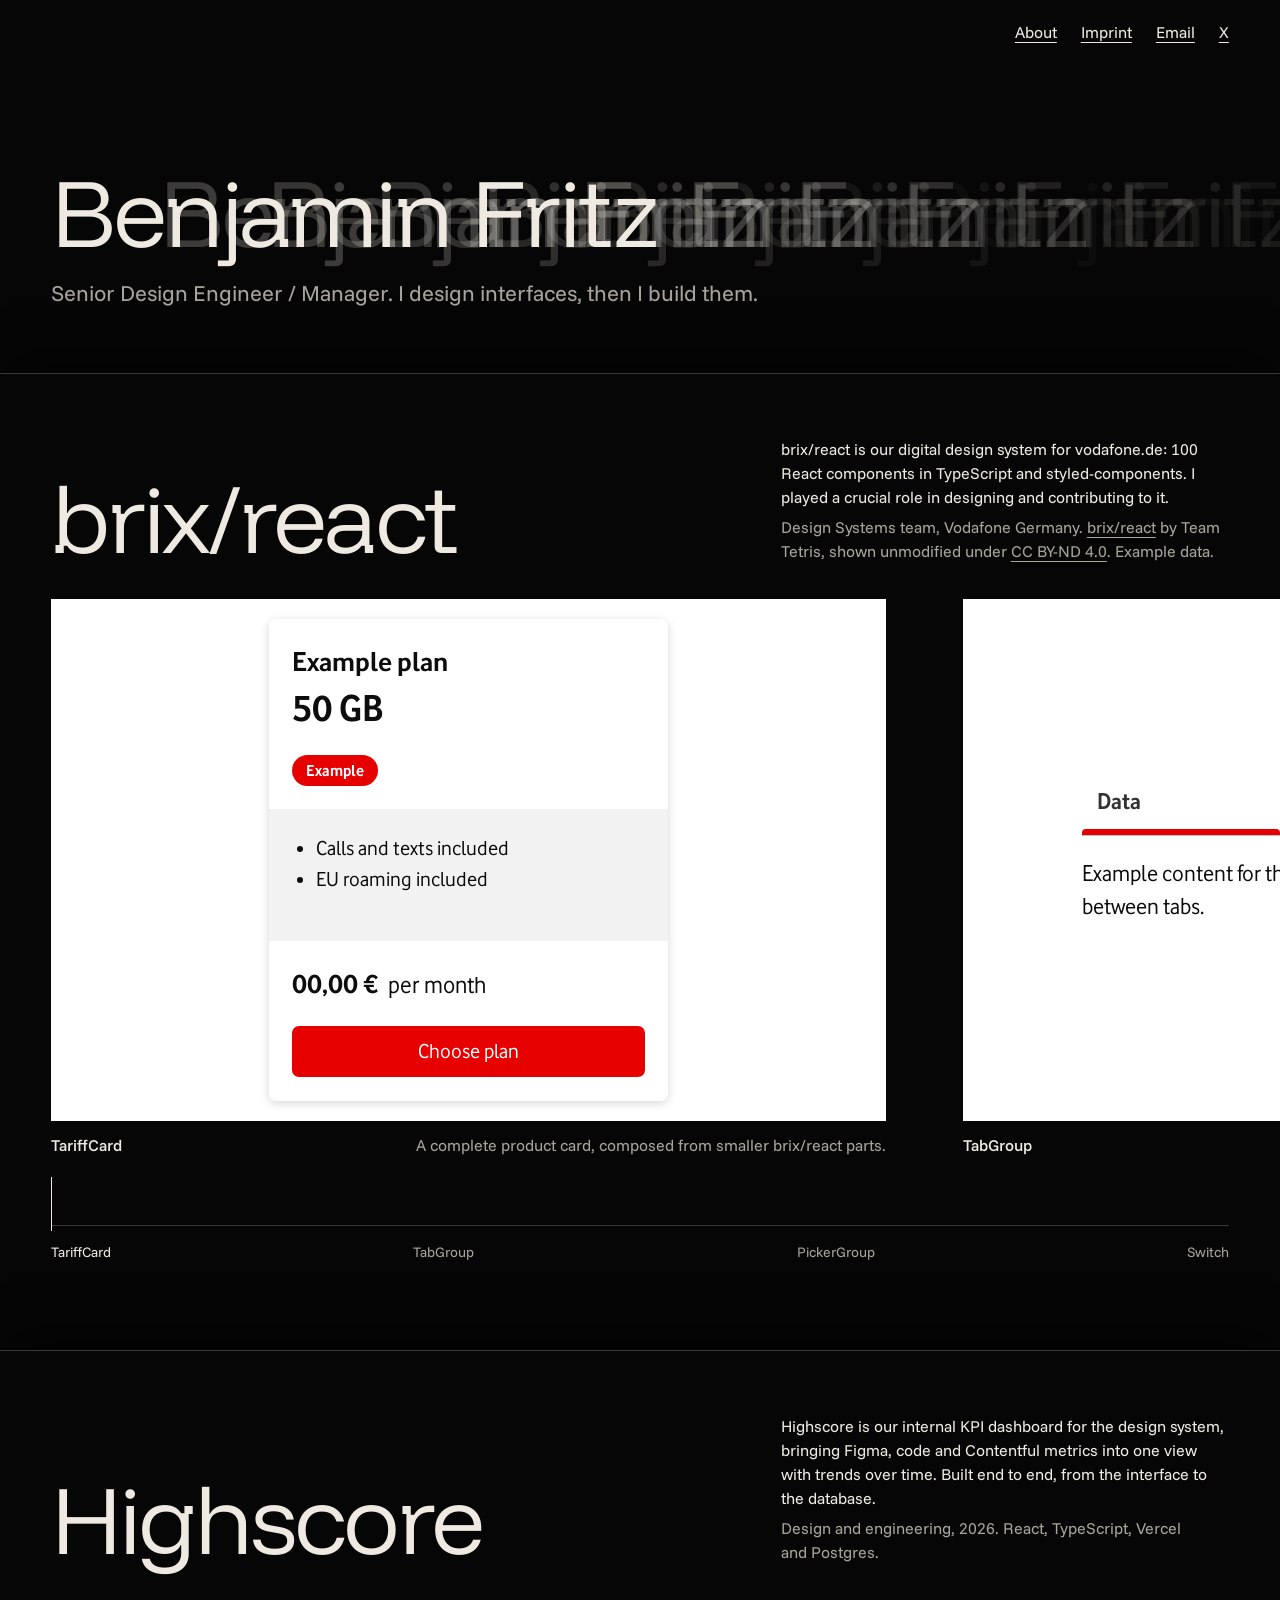
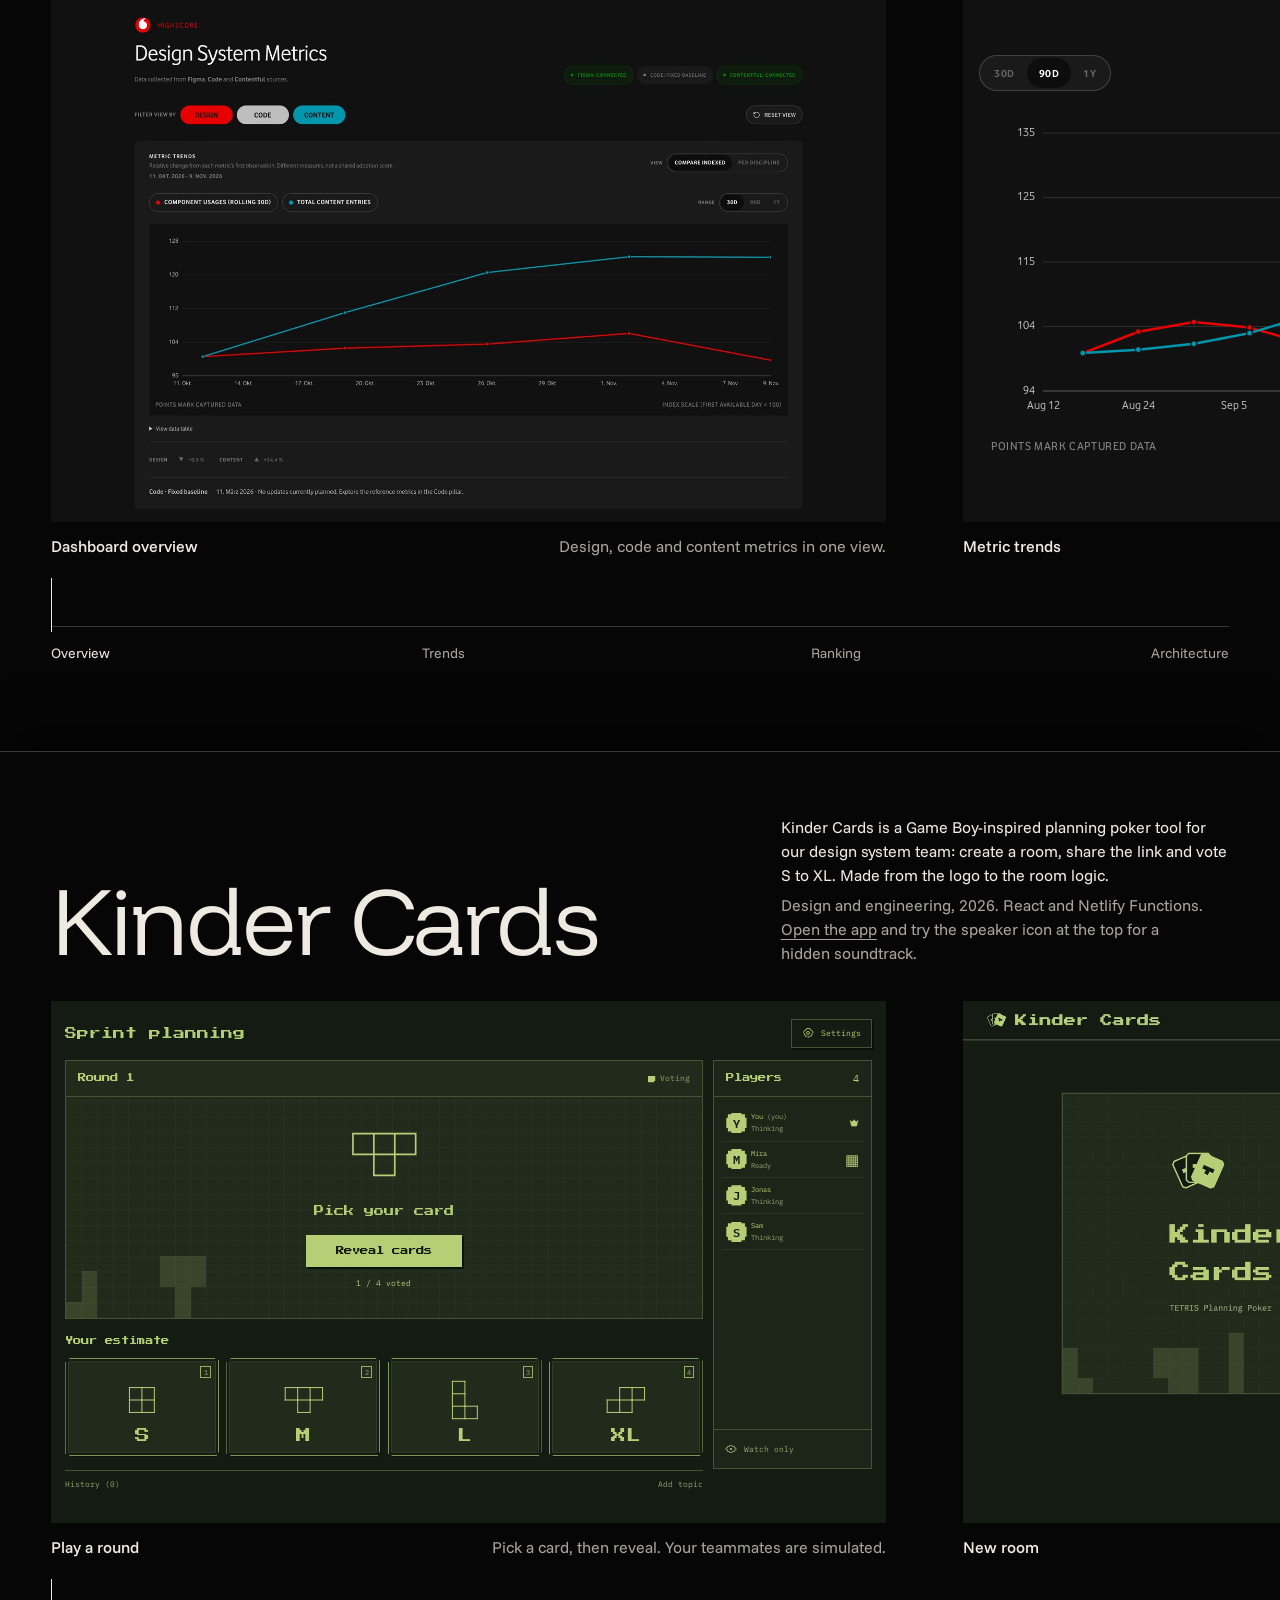
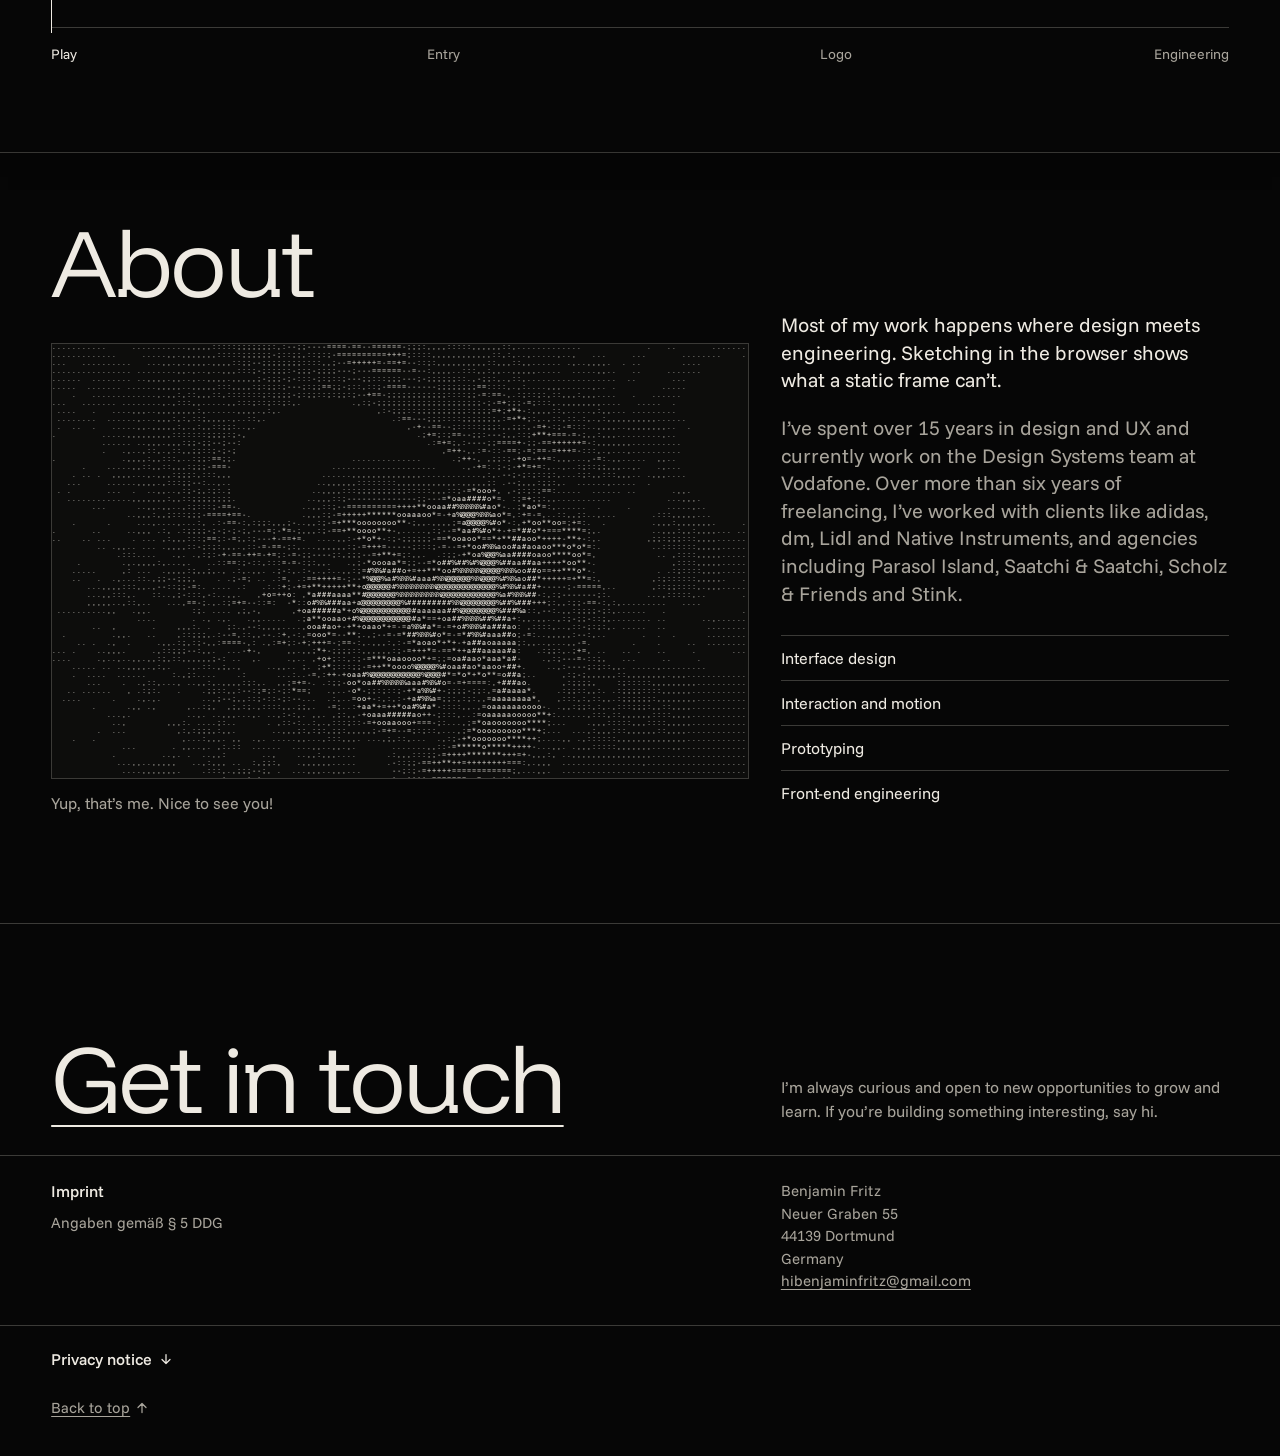
==== index.html @ abfa374e "Publish portfolio site Co-Authored-By: Claude Opus 5.5 <noreply@anthropic.com>" ====
<!doctype html>
<html lang="en">
<head>
<meta charset="utf-8">
<meta name="viewport" content="width=device-width, initial-scale=1">
<title>Benjamin Fritz, Senior Design Engineer / Manager</title>
<meta name="description" content="Portfolio of Benjamin Fritz, Senior Design Engineer / Manager.">
<meta name="theme-color" content="#060606">
<link rel="preload" href="shared/fonts/FunnelDisplay.woff2" as="font" type="font/woff2" crossorigin>
<link rel="stylesheet" href="shared/vendor/blossom-carousel-web.css">
<link rel="stylesheet" href="shared/art.css">
<style>
@font-face { font-family: 'Funnel Display'; src: url('shared/fonts/FunnelDisplay.woff2') format('woff2'); font-weight: 300 800; font-display: swap; }
@font-face { font-family: 'Funnel Sans'; src: url('shared/fonts/FunnelSans.woff2') format('woff2'); font-weight: 300 800; font-display: swap; }
:root { --bg: #060606; --fg: #eeeae2; --fg-2: #a8a49b; --line: #3b3a37; --gutter: clamp(16px, 4vw, 56px); --aside: 28rem; --ease-out: cubic-bezier(.23, 1, .32, 1); color-scheme: dark; }
* { box-sizing: border-box; }
html { background: var(--bg); -webkit-text-size-adjust: 100%; scrollbar-color: #3b3a37 var(--bg); }
body { margin: 0; color: var(--fg); font: 400 1rem/1.5 'Funnel Sans', system-ui, sans-serif; -webkit-font-smoothing: antialiased; overflow-x: clip; }
::selection { background: var(--fg); color: var(--bg); }
a { color: inherit; text-underline-offset: .22em; text-decoration-thickness: 1px; }
:focus-visible { outline: 2px solid var(--fg); outline-offset: 3px; }
h1, h2, p, figure, dl { margin: 0; }

.top { display: flex; justify-content: flex-end; gap: 24px; padding: 8px var(--gutter); }
.top div { display: flex; gap: 24px; }
.top a { display: inline-block; padding-block: 12px; transition: transform 160ms var(--ease-out); }
.top a:active { transform: scale(.97); }
.top a { position: relative; }
.top a::after { content: ''; position: absolute; inset: 0 -10px; }

.hero { position: relative; padding: clamp(40px, 11svh, 112px) var(--gutter) clamp(32px, 7svh, 72px); overflow: clip; --step: 8.4vw; }
.hero-name { position: relative; font: 300 clamp(3rem, 12.5vw, 6rem)/1 'Funnel Display', sans-serif; letter-spacing: -.03em; white-space: nowrap; }
.real { position: relative; z-index: 1; }
.ghost { position: absolute; left: 0; top: 0; color: var(--fg); opacity: calc(.26 * (1 - var(--i) / 9)); transform: translateX(calc(var(--i) * var(--step))); pointer-events: none; user-select: none; }
@media (prefers-reduced-motion: no-preference) {
  .ghost { animation: expose 520ms cubic-bezier(.23, 1, .32, 1) backwards; animation-delay: calc(120ms + (9 - var(--i)) * 55ms); }
  @keyframes expose { from { opacity: 0; transform: translateX(calc(var(--i) * var(--step) + 18px)); } }
}
.hero p { position: relative; margin-top: 18px; font-size: clamp(1.125rem, 2vw, 1.375rem); color: var(--fg-2); }

.plate {
  --art-bg: #0d0d0c; --art-fg: #f1ede5; --art-muted: #a8a49b; --art-surface: #1d1c1a; --art-line: #474540; --art-accent: #cdc8bd;
  --art-font: 'Funnel Sans', sans-serif;
  --h: min(58svh, 44vw); --w: calc(var(--h) * 1.6);
  padding-block: clamp(32px, 7svh, 72px) clamp(40px, 9svh, 96px);
  border-top: 1px solid var(--line);
}
.plate-head { display: grid; grid-template-columns: minmax(0, 1fr) minmax(0, var(--aside)); gap: 16px 32px; align-items: end; padding: 0 var(--gutter) clamp(20px, 4svh, 36px); }
h2 { font: 300 clamp(3.25rem, 9vw, 6rem)/.95 'Funnel Display', sans-serif; letter-spacing: -.03em; }
.plate-head p { text-wrap: pretty; }
.facts { color: var(--fg-2); margin-top: 6px; }

.stage { position: relative; }
.rail { display: flex; gap: clamp(32px, 6vw, 96px); scroll-snap-type: x mandatory; scroll-padding-inline: var(--gutter); padding-inline: var(--gutter) calc(100vw - var(--w) - var(--gutter)); max-inline-size: none; outline-offset: -3px; }
.shot { flex: none; width: var(--w); scroll-snap-align: start; }
.frame { height: var(--h); box-shadow: inset 0 0 0 1px var(--line); }
.frame .art { background: var(--art-bg); outline: 1px solid var(--line); outline-offset: -1px; }
.shot figcaption { display: flex; justify-content: space-between; gap: 24px; margin-top: 12px; }
.cap { font-weight: 500; }
.shot figcaption span { color: var(--fg-2); text-align: right; }
.ghosts { position: absolute; inset: 0; width: 100%; height: 100%; pointer-events: none; mix-blend-mode: screen; visibility: hidden; }

.chart { position: relative; margin: 20px var(--gutter) 0; height: 92px; }
.chart canvas { position: absolute; inset: 0 0 44px; width: 100%; height: 48px; }
.axis { position: absolute; left: 0; right: 0; top: 48px; height: 44px; border-top: 1px solid var(--line); }
.axis button { position: absolute; top: 0; translate: -50% 0; height: 44px; padding: 8px 10px 0; background: none; border: 0; color: var(--fg-2); font: inherit; font-size: .875rem; cursor: pointer; white-space: nowrap; transition: color 160ms ease, transform 140ms var(--ease-out); }
.axis button:first-child { translate: 0 0; padding-left: 0; }
.axis button:last-child { translate: -100% 0; padding-right: 0; }
.axis button:active { transform: scale(.97); }
.axis button[aria-current=true] { color: var(--fg); }
@media (hover: hover) and (pointer: fine) { .axis button:hover { color: var(--fg); } }
.now { position: absolute; left: 0; top: 0; width: 1px; height: 54px; background: var(--fg); }

.close { display: grid; grid-template-columns: minmax(0, 1fr) minmax(0, var(--aside)); gap: 24px 32px; padding: clamp(56px, 12svh, 128px) var(--gutter) 32px; border-top: 1px solid var(--line); }
.close h2 a { display: inline-block; transform-origin: left center; text-decoration-thickness: 2px; text-underline-offset: .12em; transition: transform 160ms var(--ease-out); }
.close h2 a:active { transform: scale(.98); }
#top:focus, #about:focus, #imprint:focus { outline: none; }
.close p { color: var(--fg-2); align-self: end; }

.about { display: grid; grid-template-columns: minmax(0, 1fr) minmax(0, var(--aside)); gap: 32px; padding: clamp(32px, 7svh, 72px) var(--gutter) clamp(56px, 12svh, 128px); border-top: 1px solid var(--line); }
.about h2 { margin-bottom: clamp(20px, 4svh, 36px); }
.portrait { position: relative; display: block; width: 100%; max-width: 760px; aspect-ratio: 8 / 5; padding: 0; border: 0; background: #0d0d0c; cursor: crosshair; overflow: hidden; touch-action: pan-y; -webkit-tap-highlight-color: transparent; }
.portrait img, .portrait canvas { position: absolute; inset: 0; display: block; width: 100%; height: 100%; object-fit: cover; }
.portrait::after { content: ''; position: absolute; inset: 0; box-shadow: inset 0 0 0 1px var(--line); pointer-events: none; }
.exposure-note { margin-top: 12px; color: var(--fg-2); }
.about-copy { align-self: end; }
.about-copy p { font-size: 1.25rem; line-height: 1.38; text-wrap: pretty; }
.about-copy p + p { margin-top: 1em; color: var(--fg-2); }
.focus { list-style: none; margin: 28px 0 0; padding: 0; }
.focus li { padding: 10px 0; border-top: 1px solid var(--line); }
.imprint { display: grid; grid-template-columns: minmax(0, 1fr) minmax(0, var(--aside)); gap: 8px 32px; padding: 24px var(--gutter) 32px; border-top: 1px solid var(--line); color: var(--fg-2); font-size: .9375rem; }
.imprint h2 { font: 500 1rem/1.45 'Funnel Sans', system-ui, sans-serif; letter-spacing: 0; color: var(--fg); }
.imprint address { font-style: normal; }
.law { align-self: start; }
.page-end { margin: 0; padding: 4px var(--gutter) 36px; color: var(--fg-2); font-size: .9375rem; }
.privacy { border-top: 1px solid var(--line); color: var(--fg-2); font-size: .9375rem; interpolate-size: allow-keywords; }
.privacy summary { display: flex; align-items: center; gap: 8px; padding: 22px var(--gutter); cursor: pointer; list-style: none; }
.privacy summary::-webkit-details-marker { display: none; }
.privacy summary:focus-visible { outline-offset: -4px; }
.privacy h2 { font: 500 1rem/1.45 'Funnel Sans', system-ui, sans-serif; letter-spacing: 0; color: var(--fg); }
.privacy summary svg { width: 12px; height: 12px; fill: none; stroke: var(--fg); stroke-width: 1.25; stroke-linecap: round; stroke-linejoin: round; transition: transform 200ms var(--ease-out); }
.privacy[open] summary svg { transform: rotate(180deg); }
.privacy::details-content { block-size: 0; overflow: clip; transition: block-size 260ms var(--ease-out), content-visibility 260ms allow-discrete; }
.privacy[open]::details-content { block-size: auto; }
.privacy-body { box-sizing: border-box; width: min(100%, calc(var(--aside) + var(--gutter))); margin-left: auto; padding: 0 var(--gutter) 32px 0; }
.privacy-body > * { margin: 0; text-wrap: pretty; }
.privacy-body p + p, .privacy-body h3 + p { margin-top: 6px; }
.privacy-body h3 { margin-top: 20px; font: 500 .9375rem/1.45 'Funnel Sans', system-ui, sans-serif; color: var(--fg); }
@media (prefers-reduced-motion: reduce) { .privacy::details-content, .privacy summary svg { transition: none; } }
.to-top { position: relative; display: inline-flex; align-items: center; gap: 6px; transition: transform 160ms var(--ease-out); }
.to-top::after { content: ''; position: absolute; inset: -12px -8px; }
.to-top svg { width: 12px; height: 12px; fill: none; stroke: currentColor; stroke-width: 1.25; stroke-linecap: round; stroke-linejoin: round; transition: transform 160ms var(--ease-out); }
.to-top:active { transform: scale(.97); }
@media (hover: hover) and (pointer: fine) and (prefers-reduced-motion: no-preference) { .to-top:hover svg { transform: translateY(-2px); } }
@media (min-width: 821px) {
  .imprint address { grid-column: 2; grid-row: 1 / span 2; }
  .imprint { grid-template-rows: auto 1fr; }
  .law { grid-column: 1; grid-row: 2; }
}

/* Stacking: each project pins by its bottom edge and the next slides over it. */
.shade { display: none; }
@media (min-width: 821px) {
  .plate { position: sticky; min-height: 100svh; background: var(--bg); box-shadow: 0 -20px 44px -8px rgb(0 0 0 / .6); }
  .shade { display: block; position: absolute; inset: 0; background: #000; opacity: 0; pointer-events: none; }
}

@media (max-width: 820px) {
  .about, .imprint { grid-template-columns: 1fr; }
  .privacy-body { width: auto; margin-left: 0; padding-left: var(--gutter); }
  .plate { --w: calc(100vw - var(--gutter) * 2 - 28px); --h: calc(var(--w) * 1.1); }
  .plate-head, .close { grid-template-columns: 1fr; }
  .rail { padding-inline-end: calc(var(--gutter) + 28px); gap: 16px; }
  .shot figcaption { flex-direction: column; gap: 2px; }
  .shot figcaption span { text-align: left; }
  .axis button { font-size: .8125rem; padding-inline: 4px; }
  .hero { --step: 11vw; }
}
</style>
</head>
<body>
<header id="top">
  <nav class="top" aria-label="Site"><div><a href="#about">About</a><a href="#imprint">Imprint</a><a id="mail" href="#">Email</a><a href="https://x.com/benjaminfritzzz" rel="me noopener">X</a></div></nav>
  <div class="hero" id="hero">
    <h1 class="hero-name" id="name"></h1>
    <p id="line"></p>
  </div>
</header>
<main><div id="plates"></div><section class="about" id="about" aria-labelledby="t-about"></section></main>
<footer class="close">
  <h2><a id="mail2" href="#">Get in touch</a></h2>
  <p>I’m always curious and open to new opportunities to grow and learn. If you’re building something interesting, say hi.</p>
</footer>
<aside class="imprint" id="imprint" aria-labelledby="t-imprint">
  <h2 id="t-imprint">Imprint</h2>
  <p class="law">Angaben gemäß § 5 DDG</p>
  <address>Benjamin Fritz<br>Neuer Graben 55<br>44139 Dortmund<br>Germany<br><a href="mailto:hibenjaminfritz@gmail.com">hibenjaminfritz@gmail.com</a></address>
</aside>
<details class="privacy" id="privacy">
  <summary><h2>Privacy notice</h2><svg viewBox="0 0 12 12" aria-hidden="true"><path d="M6 1.5v9M2 6.5l4 4 4-4"/></svg></summary>
  <div class="privacy-body">
    <p>This website is a personal portfolio. It uses no cookies, analytics or tracking, and loads no content from third parties. Fonts and scripts are served from this website itself.</p>
    <h3>Controller</h3>
    <p>Benjamin Fritz, Neuer Graben 55, 44139 Dortmund, Germany, <a href="mailto:hibenjaminfritz@gmail.com">hibenjaminfritz@gmail.com</a></p>
    <h3>Hosting</h3>
    <p>This website is hosted on GitHub Pages, a service of GitHub, Inc., 88 Colin P. Kelly Jr. St., San Francisco, CA 94107, USA. When you visit, your browser sends technical data to deliver the page. GitHub logs and stores your IP address for security purposes. The legal basis is Art. 6(1)(f) GDPR: my legitimate interest in delivering this website securely. GitHub may process this data in the USA and states that it complies with the EU-U.S. Data Privacy Framework. How long GitHub keeps this data is set out in its <a href="https://docs.github.com/en/site-policy/privacy-policies/github-general-privacy-statement" rel="noopener">Privacy Statement</a>.</p>
    <h3>Contacting me</h3>
    <p>If you email me, I process your address and message to reply. The legal basis is Art. 6(1)(b) GDPR where your message relates to a contract or potential collaboration, and otherwise Art. 6(1)(f) GDPR. I delete your message when it is no longer needed, unless legal retention duties apply. My email is provided by Google.</p>
    <h3>Your rights</h3>
    <p>You have the right to access, rectification, erasure, restriction of processing and data portability, and the right to object to processing based on legitimate interests. To exercise them, email me. You can also complain to a data protection authority, such as the Landesbeauftragte für Datenschutz und Informationsfreiheit Nordrhein-Westfalen.</p>
    <p>You are not required to provide personal data, but this website cannot be delivered without the technical data above. No automated decision-making takes place.</p>
  </div>
</details>
<p class="page-end"><a class="to-top" href="#top">Back to top<svg viewBox="0 0 12 12" aria-hidden="true"><path d="M6 10.5v-9M2 5.5l4-4 4 4"/></svg></a></p>
<noscript><p style="padding:24px">This draft renders its projects with JavaScript.</p></noscript>
<script src="shared/projects.js"></script>
<script src="shared/art.js"></script>
<script src="shared/vendor/blossom-carousel-web.umd.js"></script>
<script src="shared/rail.js"></script>
<script>
const P = PORTFOLIO;
const reduced = matchMedia('(prefers-reduced-motion: reduce)').matches;
document.getElementById('line').textContent = `${P.role}. ${P.line}`;
document.getElementById('mail').href = document.getElementById('mail2').href = P.contact.href;
document.getElementById('name').innerHTML = `<span class="real">${P.name}</span>` + Array.from({ length: 8 }, (_, n) => `<span class="ghost" aria-hidden="true" style="--i:${n + 1}">${P.name}</span>`).join('');

document.getElementById('plates').innerHTML = P.projects.map((p) => `
<section class="plate" id="${p.id}" aria-labelledby="t-${p.id}">
  <header class="plate-head">
    <h2 id="t-${p.id}">${p.name.replace('/', '/<wbr>')}</h2>
    <div><p>${p.summary}</p><p class="facts">${p.meta}</p></div>
  </header>
  <div class="stage">
    <blossom-carousel class="rail" tabindex="0" role="group" aria-label="${p.name}, ${p.slides.length} frames. Use the left and right arrow keys to move.">
      ${p.slides.map((s) => `<figure class="shot"><div class="frame">${Art.html(s.art, s.title)}</div><figcaption><b class="cap">${s.title}</b><span>${s.note}</span></figcaption></figure>`).join('')}
    </blossom-carousel>
    <canvas class="ghosts" aria-hidden="true"></canvas>
  </div>
  <div class="chart">
    <canvas aria-hidden="true"></canvas>
    <div class="axis">${p.slides.map((s, i) => `<button type="button" style="left:${(i / (p.slides.length - 1)) * 100}%">${s.axis || s.kind.replace(' prototype', '')}</button>`).join('')}</div>
    <i class="now" aria-hidden="true"></i>
  </div>
  <i class="shade" aria-hidden="true"></i>
</section>`).join('');

document.getElementById('about').innerHTML = `
  <div>
    <h2 id="t-about">About</h2>
    <button class="portrait" type="button" aria-pressed="false" aria-label="Portrait of Benjamin Fritz. Press to switch between character art and photo.">
      <img src="shared/portrait.jpg" width="1400" height="875" alt="" decoding="async">
      <canvas aria-hidden="true"></canvas>
    </button>
    <p class="exposure-note">Yup, that’s me. Nice to see you!</p>
  </div>
  <div class="about-copy">
    ${P.about.paragraphs.map((t) => `<p>${t}</p>`).join('')}
    <ul class="focus">${P.about.focus.map((t) => `<li>${t}</li>`).join('')}</ul>
  </div>`;

const DPR = Math.min(2, devicePixelRatio || 1);
const fit = (c) => { const r = c.getBoundingClientRect(); c.width = r.width * DPR; c.height = r.height * DPR; const x = c.getContext('2d'); x.setTransform(DPR, 0, 0, DPR, 0, 0); return x; };

document.querySelectorAll('.plate').forEach((plate) => {
  const stage = plate.querySelector('.stage'), rail = plate.querySelector('.rail'), title = plate.querySelector('h2');
  const ghostC = plate.querySelector('.ghosts'), chartC = plate.querySelector('.chart canvas');
  const now = plate.querySelector('.now'), ticks = [...plate.querySelectorAll('.axis button')];
  let g = fit(ghostC), c = fit(chartC);
  let ghosts = [], running = false, last = rail.scrollLeft, lastT = performance.now(), lastStrobe = 0, speed = 0;

  // Each strobe stores where the frames were. They fade like a chronophotograph.
  const strobe = (t) => {
    const base = stage.getBoundingClientRect();
    ghosts.push({ t, r: api.slides.map((s) => s.querySelector('.frame').getBoundingClientRect()).filter((r) => r.right > 0 && r.left < innerWidth).map((r) => [r.left - base.left, r.top - base.top, r.width, r.height]) });
  };
  let prev = 0;
  const loop = (t) => {
    const dt = prev ? t - prev : 16.67; prev = t;
    g.clearRect(0, 0, ghostC.clientWidth, ghostC.clientHeight);
    ghosts = ghosts.filter((s) => t - s.t < 720);
    ghosts.forEach((s) => {
      const a = (1 - (t - s.t) / 720) ** 2;
      g.strokeStyle = `rgba(238,234,226,${a * 0.75})`; g.fillStyle = `rgba(238,234,226,${a * 0.05})`;
      s.r.forEach(([x, y, w, h]) => { g.fillRect(x, y, w, h); g.strokeRect(x + .5, y + .5, w - 1, h - 1); });
    });
    speed *= Math.pow(0.86, dt / 16.67);
    const v = Math.max(-40, Math.min(40, speed * 14));
    title.style.textShadow = Math.abs(v) < 1 ? 'none' : [1, 2, 3, 4, 5].map((n) => `${v * n}px 0 rgba(238,234,226,${0.3 - n * 0.05})`).join(',');
    if (ghosts.length || Math.abs(v) >= 1) requestAnimationFrame(loop); else { running = false; prev = 0; ghostC.style.visibility = 'hidden'; title.style.textShadow = 'none'; }
  };

  const api = Rail(rail, {
    onMove(a) {
      const t = performance.now(), x = rail.scrollLeft, dt = Math.max(8, t - lastT), v = (x - last) / dt;
      const w = chartC.clientWidth;
      now.style.transform = `translateX(${a.progress * (w - 1)}px)`;
      const i = a.index;
      ticks.forEach((b, n) => b.setAttribute('aria-current', n === i));
      if (Math.abs(x - last) > 0.5 && !reduced) {
        speed = v;
        if (t - lastStrobe > 55) { lastStrobe = t; strobe(t); if (!running) { running = true; ghostC.style.visibility = 'visible'; requestAnimationFrame(loop); } }
      }
      // The chart keeps every pass over this project: one bar per sample, taller when faster.
      if (Math.abs(x - last) > 0.5) {
        const h = Math.min(1, Math.abs(v) / 4) * 44 + 2;
        c.fillStyle = 'rgba(238,234,226,.42)';
        c.fillRect(a.progress * (w - 1), 48 - h, 1, h);
      }
      last = x; lastT = t;
    },
  });
  ticks.forEach((b, i) => b.addEventListener('click', () => api.go(i)));

  // Live components run in their own document, so dragging their empty areas is forwarded to the rail.
  rail.querySelectorAll('iframe').forEach((frame) => frame.addEventListener('load', () => {
    const doc = frame.contentDocument;
    doc.addEventListener('pointerdown', (e) => {
      if (e.pointerType !== 'mouse' || e.button || e.target.closest('input, button, a, label, [role=tab], [role=radio]')) return;
      const startX = e.screenX, startLeft = rail.scrollLeft, startIndex = api.index, snap = rail.style.getPropertyValue('--snap-type');
      rail.style.setProperty('--snap-type', 'none'); rail.style.scrollSnapType = 'none';
      e.target.setPointerCapture(e.pointerId);
      const move = (m) => rail.scrollTo({ left: startLeft - (m.screenX - startX), behavior: 'instant' });
      const up = () => {
        doc.removeEventListener('pointermove', move);
        doc.removeEventListener('pointerup', up);
        const moved = rail.scrollLeft - startLeft;
        api.go(Math.abs(moved) > 80 ? startIndex + Math.sign(moved) : startIndex);
        setTimeout(() => { rail.style.setProperty('--snap-type', snap); rail.style.scrollSnapType = ''; }, reduced ? 0 : 450);
      };
      doc.addEventListener('pointermove', move);
      doc.addEventListener('pointerup', up);
    });
  }));
  addEventListener('resize', () => { g = fit(ghostC); c = fit(chartC); });
});

// Stacked projects. Pinning by the bottom edge keeps tall projects fully reachable.
const stack = [...document.querySelectorAll('.plate')];
const stacked = matchMedia('(min-width: 821px)');
const clamp = (v, lo, hi) => Math.min(hi, Math.max(lo, v));
const pin = () => stack.forEach((p) => { p.style.top = `${Math.min(0, innerHeight - p.offsetHeight)}px`; });

// A covered project dims as the next one slides over it.
let dimQueued = false;
const dim = () => {
  dimQueued = false;
  if (!stacked.matches) return;
  stack.slice(0, -1).forEach((p, i) => {
    const covered = clamp((innerHeight - stack[i + 1].getBoundingClientRect().top) / innerHeight, 0, 1);
    p.querySelector('.shade').style.opacity = covered * 0.72;
  });
};
const queueDim = () => { if (!dimQueued) { dimQueued = true; requestAnimationFrame(dim); } };
addEventListener('scroll', queueDim, { passive: true });
const layout = () => { pin(); queueDim(); };
addEventListener('resize', layout);
stacked.addEventListener('change', layout);
stack.forEach((p) => new ResizeObserver(layout).observe(p));
layout();

// Tabbing into a covered project brings the focused control out from under the next one.
document.addEventListener('focusin', (e) => {
  const plate = stacked.matches && e.target.closest('.plate');
  if (!plate) return;
  const next = stack[stack.indexOf(plate) + 1];
  const r = e.target.getBoundingClientRect();
  const hidden = r.bottom > innerHeight || r.top < 0 || (next && next.getBoundingClientRect().top < r.bottom);
  if (!hidden) return;
  // Sticky positions move with scroll, so work from the project's place in the flow.
  const flowTop = document.getElementById('plates').getBoundingClientRect().top + scrollY + stack.slice(0, stack.indexOf(plate)).reduce((sum, p) => sum + p.offsetHeight, 0);
  const inside = r.top - plate.getBoundingClientRect().top;
  scrollTo({ top: clamp(flowTop + inside - 24, flowTop, flowTop + Math.max(0, plate.offsetHeight - innerHeight)), behavior: 'instant' });
});

// The exposure spacing follows the pointer across the hero.
const hero = document.getElementById('hero');
if (!reduced && matchMedia('(hover: hover) and (pointer: fine)').matches) {
  const ghostEls = [...hero.querySelectorAll('.ghost')];
  let rest = null, target = 0, cur = 0, raf = 0, prev = 0;
  const base = () => parseFloat(getComputedStyle(hero).getPropertyValue('--step')) * innerWidth / 100;
  const draw = () => ghostEls.forEach((el, i) => { el.style.transform = `translateX(${cur * (i + 1)}px)`; });
  const step = (t) => {
    const dt = prev ? t - prev : 16.67; prev = t;
    cur += (target - cur) * (1 - Math.pow(0.86, dt / 16.67));
    draw();
    if (Math.abs(target - cur) > 0.2) raf = requestAnimationFrame(step); else { raf = 0; prev = 0; }
  };
  const run = () => { if (!raf) raf = requestAnimationFrame(step); };
  hero.addEventListener('pointermove', (e) => {
    if (rest === null) { rest = base(); cur = rest; }
    target = Math.max(rest * 0.25, Math.min(rest * 1.25, (e.clientX / innerWidth) * rest * 1.4));
    run();
  });
  hero.addEventListener('pointerleave', () => { if (rest !== null) { target = rest; run(); } });
  addEventListener('resize', () => { rest = null; ghostEls.forEach((el) => { el.style.transform = ''; }); });
}

// Section links glide to their target. Keyboard use and reduced motion jump instantly.
const cubic = (x1, y1, x2, y2) => {
  const at = (a, b, t) => 3 * a * t * (1 - t) ** 2 + 3 * b * t * t * (1 - t) + t ** 3;
  return (x) => {
    let lo = 0, hi = 1;
    for (let i = 0; i < 24; i++) { const mid = (lo + hi) / 2; if (at(x1, x2, mid) < x) lo = mid; else hi = mid; }
    return at(y1, y2, (lo + hi) / 2);
  };
};
// Strong ease-in-out: this is movement across the screen, so it starts and lands gently.
const glide = cubic(0.77, 0, 0.175, 1);
const INTERRUPTS = ['wheel', 'touchstart', 'pointerdown', 'keydown'];
let stopGlide = null;

function goToSection(el, animate) {
  if (stopGlide) stopGlide();
  const from = scrollY;
  const to = Math.min(document.documentElement.scrollHeight - innerHeight, from + el.getBoundingClientRect().top);
  const land = () => el.focus({ preventScroll: true });
  const distance = Math.abs(to - from);
  if (!animate || distance < 1) { scrollTo({ top: to, behavior: 'instant' }); land(); return; }

  const duration = Math.min(1100, 600 + distance * 0.12);
  let start = 0, raf = 0;
  const stop = () => {
    cancelAnimationFrame(raf);
    INTERRUPTS.forEach((type) => removeEventListener(type, stop));
    stopGlide = null;
  };
  const frame = (t) => {
    start = start || t;
    const p = Math.min(1, (t - start) / duration);
    scrollTo({ top: from + (to - from) * glide(p), behavior: 'instant' });
    if (p < 1) raf = requestAnimationFrame(frame); else { stop(); land(); }
  };
  INTERRUPTS.forEach((type) => addEventListener(type, stop, { passive: true }));
  stopGlide = stop;
  raf = requestAnimationFrame(frame);
}

// The opened privacy notice grows below the fold, so bring its heading into view.
(function () {
  const details = document.getElementById('privacy'), summary = details.querySelector('summary');
  let viaKeyboard = false;
  summary.addEventListener('click', (e) => { viaKeyboard = e.detail === 0; });
  details.addEventListener('toggle', () => {
    if (!details.open || summary.getBoundingClientRect().top < innerHeight * 0.4) return;
    // Wait for the height transition, or the page is still too short to scroll that far.
    setTimeout(() => summary.scrollIntoView({ block: 'start', behavior: reduced || viaKeyboard ? 'instant' : 'smooth' }), reduced ? 0 : 280);
  });
  if (location.hash === '#privacy') details.open = true;
})();

// Portrait: character art over the photo, with a small water simulation on the grid.
// Moving water reveals the photo and bends nearby characters, then the surface heals.
(function () {
  const btn = document.querySelector('.portrait'), img = btn.querySelector('img'), cv = btn.querySelector('canvas'), ctx = cv.getContext('2d');
  const RAMP = ' .,:;-=+*oa#%@';
  const hoverable = matchMedia('(hover: hover) and (pointer: fine)');
  const STEP = 1000 / 60, DAMP = 0.987, FADE = 0.86, TENSION = 0.46, REVEAL = 0.1;
  let sheet, W, H, cw, ch, cols, rows, dpr, squash, water, previous, energy, jitter, shown, shore;
  let raf = 0, prev = 0, spare = 0, last = null, held = false, ticks = 0, ready = false, full = false, touched = false;

  function drop(cx, cy, amount, radius) {
    // A splash goes down and up with no net volume, which makes separate rings, not a disc.
    const reachX = Math.ceil(radius * 3.2), reachY = Math.ceil(reachX * cw / ch);
    for (let y = Math.max(1, Math.floor(cy - reachY)); y <= Math.min(rows - 2, Math.ceil(cy + reachY)); y++) {
      for (let x = Math.max(1, Math.floor(cx - reachX)); x <= Math.min(cols - 2, Math.ceil(cx + reachX)); x++) {
        const dx = x - cx, dy = (y - cy) * ch / cw;
        const q = (dx * dx + dy * dy) / (2 * radius * radius);
        water[y * cols + x] -= amount * (1 - q) * Math.exp(-q);
      }
    }
    wake();
  }

  // Under a held finger the surface stays open, so the photo can be looked at.
  function press(cx, cy, radius) {
    const reachY = Math.ceil(radius * cw / ch);
    for (let y = Math.max(0, Math.floor(cy - reachY)); y <= Math.min(rows - 1, Math.ceil(cy + reachY)); y++) {
      for (let x = Math.max(0, Math.floor(cx - radius)); x <= Math.min(cols - 1, Math.ceil(cx + radius)); x++) {
        const d = Math.hypot(x - cx, (y - cy) * ch / cw) / radius;
        if (d < 1) energy[y * cols + x] = Math.max(energy[y * cols + x], 0.5 * (1 - d * d) + REVEAL);
      }
    }
  }

  function simulate() {
    let peak = 0;
    for (let y = 1; y < rows - 1; y++) for (let x = 1, i = y * cols + 1; x < cols - 1; x++, i++) {
      const c = water[i];
      // Cells are taller than wide, so the vertical term is scaled to keep rings round.
      previous[i] = (2 * c - previous[i] + TENSION * ((water[i - 1] + water[i + 1] - 2 * c) + squash * (water[i - cols] + water[i + cols] - 2 * c))) * DAMP * shore[i];
    }
    [water, previous] = [previous, water];
    for (let i = 0; i < energy.length; i++) {
      energy[i] = Math.max(energy[i] * FADE, Math.abs(water[i]));
      if (energy[i] > peak) peak = energy[i];
    }
    return peak;
  }

  function render() {
    for (let y = 0, i = 0; y < rows; y++) for (let x = 0; x < cols; x++, i++) {
      const X = x * cw, Y = y * ch;
      if (full || energy[i] > REVEAL + jitter[i]) {
        if (shown[i]) { ctx.clearRect(X, Y, cw, ch); shown[i] = 0; }
        continue;
      }
      const inner = x > 0 && y > 0 && x < cols - 1 && y < rows - 1;
      const dx = inner ? clamp(Math.round((water[i + 1] - water[i - 1]) * cw * 1.6), -cw, cw) : 0;
      const dy = inner ? clamp(Math.round((water[i + cols] - water[i - cols]) * ch * 1.6), -ch, ch) : 0;
      if (dx || dy) {
        ctx.drawImage(sheet, clamp(X + dx, 0, W - cw), clamp(Y + dy, 0, H - ch), cw, ch, X, Y, cw, ch);
        shown[i] = 2;
      } else if (shown[i] !== 1) {
        ctx.drawImage(sheet, X, Y, cw, ch, X, Y, cw, ch);
        shown[i] = 1;
      }
    }
  }

  function frame(t) {
    spare += Math.min(50, prev ? t - prev : STEP);
    prev = t;
    let peak = 1;
    while (spare >= STEP) {
      peak = simulate();
      spare -= STEP;
      if (held && last) {
        press(last[0], last[1], 20);
        if (++ticks % 16 === 0) drop(last[0], last[1], 0.8, 3);
      }
    }
    render();
    if (peak < 0.02 && !held) {
      water.fill(0); previous.fill(0); energy.fill(0);
      render();
      raf = 0; prev = 0; spare = 0;
      return;
    }
    raf = requestAnimationFrame(frame);
  }
  function wake() { if (!raf) raf = requestAnimationFrame(frame); }

  function setFull(on) {
    full = on;
    btn.setAttribute('aria-pressed', String(on));
    if (ready) render();
  }

  function build() {
    const box = btn.getBoundingClientRect();
    if (!box.width || !img.naturalWidth) return;
    dpr = Math.min(2, devicePixelRatio || 1);
    W = cv.width = Math.round(box.width * dpr);
    H = cv.height = Math.round(box.height * dpr);
    cw = Math.max(Math.round(3 * dpr), Math.round(W / 150));
    ch = Math.round(cw * 1.6);
    cols = Math.ceil(W / cw);
    rows = Math.ceil(H / ch);
    squash = (cw / ch) ** 2;

    const sample = document.createElement('canvas');
    sample.width = cols; sample.height = rows;
    const sx = sample.getContext('2d', { willReadFrequently: true });
    sx.imageSmoothingQuality = 'high';
    sx.drawImage(img, 0, 0, W / cw, H / ch);
    let data;
    try { data = sx.getImageData(0, 0, cols, rows).data; } catch { cv.remove(); return; }

    sheet = document.createElement('canvas');
    sheet.width = W; sheet.height = H;
    const g = sheet.getContext('2d');
    g.fillStyle = '#0d0d0c';
    g.fillRect(0, 0, W, H);
    g.font = `500 ${ch * 0.94}px 'Funnel Sans', sans-serif`;
    g.textAlign = 'center';
    g.textBaseline = 'middle';
    g.fillStyle = '#eeeae2';
    for (let y = 0, i = 0; y < rows; y++) for (let x = 0; x < cols; x++, i++) {
      // Quieten the foliage away from the face so the portrait reads first.
      const off = Math.hypot(((x + 0.5) * cw / W - 0.5) / 0.34, ((y + 0.5) * ch / H - 0.55) / 0.6);
      const v = Math.min(1, Math.pow(data[i * 4] / 255, 1.25) * clamp(1.4 - off * 0.95, 0.1, 1.05));
      const c = RAMP[Math.round(v * (RAMP.length - 1))];
      if (v < 0.05 || c === ' ') continue;
      g.globalAlpha = 0.55 + v * 0.45;
      g.fillText(c, (x + 0.5) * cw, (y + 0.5) * ch);
    }
    g.globalAlpha = 1;

    const size = cols * rows;
    water = new Float32Array(size); previous = new Float32Array(size); energy = new Float32Array(size);
    jitter = Float32Array.from({ length: size }, () => Math.random() * 0.05);
    // Soft edges absorb waves instead of bouncing them back across the portrait.
    shore = Float32Array.from({ length: size }, (_, i) => {
      const x = i % cols, y = (i - x) / cols, d = Math.min(x, cols - 1 - x, (Math.min(y, rows - 1 - y)) * ch / cw);
      return d < 12 ? 0.86 + 0.14 * d / 12 : 1;
    });
    shown = new Uint8Array(size).fill(1);
    ctx.drawImage(sheet, 0, 0);
    ready = true;
    if (full) render();
  }

  const cellAt = (e) => { const r = btn.getBoundingClientRect(); return [(e.clientX - r.left) * dpr / cw, (e.clientY - r.top) * dpr / ch]; };

  // Follow the path so a fast flick still leaves a continuous trail of drops.
  function trail(to) {
    if (!last) { last = to; drop(to[0], to[1], 0.9, 3); return; }
    const distance = Math.hypot(to[0] - last[0], (to[1] - last[1]) * ch / cw);
    if (distance < 3) return;
    const count = Math.min(8, Math.ceil(distance / 6));
    for (let n = 1; n <= count; n++) drop(last[0] + (to[0] - last[0]) * n / count, last[1] + (to[1] - last[1]) * n / count, 0.55, 2.4);
    last = to;
  }

  if (reduced) {
    // No moving water: hover or tap swaps directly to the photo.
    btn.addEventListener('pointerenter', (e) => { if (e.pointerType === 'mouse') setFull(true); });
    btn.addEventListener('pointerleave', (e) => { if (e.pointerType === 'mouse') setFull(false); });
    btn.addEventListener('click', (e) => { if (e.detail === 0 || !hoverable.matches) setFull(!full); });
  } else {
    btn.addEventListener('pointerenter', (e) => { if (ready && e.pointerType === 'mouse') { last = null; trail(cellAt(e)); } });
    btn.addEventListener('pointermove', (e) => { if (ready && (e.pointerType === 'mouse' || held)) trail(cellAt(e)); });
    btn.addEventListener('pointerleave', (e) => { if (e.pointerType === 'mouse') last = null; });
    btn.addEventListener('pointerdown', (e) => {
      if (!ready || e.pointerType === 'mouse') return;
      touched = true; held = true; last = cellAt(e);
      drop(last[0], last[1], 1.1, 3.4);
    });
    const release = () => { held = false; last = null; };
    btn.addEventListener('pointerup', release);
    btn.addEventListener('pointercancel', release);
    btn.addEventListener('click', (e) => { if (e.detail === 0) setFull(!full); }); // Keyboard: instant photo.

    // Touch has no hover, so one drop falls when the portrait comes into view, as an invitation.
    if (!hoverable.matches) {
      const seen = new IntersectionObserver(([entry]) => {
        if (!entry.isIntersecting) return;
        seen.disconnect();
        setTimeout(() => { if (ready && !touched) drop(cols / 2, rows * 0.55, 1.2, 3.6); }, 450);
      }, { threshold: 0.6 });
      seen.observe(btn);
    }
  }

  let width = 0;
  const resize = () => { const w = btn.clientWidth; if (w !== width) { width = w; build(); } };
  const start = () => document.fonts.ready.then(() => { new ResizeObserver(resize).observe(btn); });
  if (img.complete) start(); else img.addEventListener('load', start, { once: true });
})();

document.querySelectorAll('a[href^="#"]:not([href="#"])').forEach((link) => {
  const el = document.querySelector(link.getAttribute('href'));
  el.tabIndex = -1;
  link.addEventListener('click', (e) => {
    if (e.metaKey || e.ctrlKey || e.shiftKey || e.altKey) return;
    e.preventDefault();
    history.pushState(null, '', link.getAttribute('href'));
    goToSection(el, !reduced && e.detail > 0);
  });
});
</script>
</body>
</html>
---- shared/vendor/blossom-carousel-web.css ----
@layer blossom-carousel{[blossom-carousel]{white-space:nowrap;scroll-behavior:smooth;overscroll-behavior-x:contain;box-sizing:border-box;inline-size:100%;max-inline-size:100vw;list-style-type:none;display:inline-block;overflow:auto clip}[blossom-carousel]:is(ul){padding-inline-start:0}[blossom-carousel]{scrollbar-width:none}[blossom-carousel]::-webkit-scrollbar{display:none}[blossom-carousel][has-repeat=true]{padding-inline:50%!important;scroll-padding-inline:50%!important}[blossom-carousel][has-snap=true]{scroll-snap-type:var(--snap-type)!important}[blossom-carousel][has-overflow=true]{cursor:grab}[blossom-carousel][has-overflow=true]:active{cursor:grabbing}@media (pointer:fine){[blossom-carousel][has-overflow=true]:active{scroll-snap-type:none!important}}[blossom-carousel]>*{white-space:initial;vertical-align:top;display:inline-block}[blossom-carousel] *{-webkit-user-drag:none;-webkit-touch-callout:none;-webkit-user-select:none;user-select:none}}:where(blossom-dots),:where([data-blossom-dots]){gap:var(--blossom-dots-gap,.5rem);justify-content:center;align-items:center;display:flex}:where([data-blossom-dot]){color:inherit;font:inherit;cursor:pointer;touch-action:manipulation;background:0 0;border:0;justify-content:center;align-items:center;padding:0;display:inline-flex}:where(blossom-prev button),:where(blossom-next button){touch-action:manipulation}:where([data-blossom-dot-marker]){inline-size:var(--blossom-dot-size,.625rem);block-size:var(--blossom-dot-size,.625rem);border-radius:var(--blossom-dot-radius,50%);background:var(--blossom-dot-color,currentColor);opacity:var(--blossom-dot-opacity,.35);transition:opacity .2s;display:block}:where([data-blossom-dot]:hover [data-blossom-dot-marker]){opacity:var(--blossom-dot-hover-opacity,.6)}:where([data-blossom-dot][aria-current=true] [data-blossom-dot-marker]){opacity:var(--blossom-dot-active-opacity,1)}blossom-dots>blossom-dot{display:none}
/*$vite$:1*/
---- shared/art.css ----
.art { container-type: size; position: relative; width: 100%; height: 100%; overflow: hidden; background: var(--art-bg); color: var(--art-fg); font-family: var(--art-font, inherit); font-variant-numeric: tabular-nums; }
.art-in { position: absolute; inset: 0; display: grid; font-size: clamp(12px, 1.9cqw, 18px); line-height: 1.4; padding: 6cqmin; }
.art :is(h3, p, ul) { margin: 0; padding: 0; list-style: none; }
.art :focus-visible { outline: 2px solid var(--art-fg); outline-offset: 2px; }

.a-note { align-self: center; max-width: 38em; display: grid; gap: 1em; }
.a-note h3 { margin: 0; font-size: 1.9em; line-height: 1.15; font-weight: 400; text-wrap: balance; }
.a-note p { color: var(--art-muted); max-width: 60ch; }
.a-note li { padding: .4em 0; border-top: 1px solid var(--art-line); }

/* Live components and screenshots. */
.frame .art.art-embed { background: #fff; }
.frame .art.art-embed.on-dark, .frame .art.art-shot { background: #111; }
.art-embed iframe { position: absolute; inset: 0; width: 100%; height: 100%; border: 0; display: block; }
.art-shot img { position: absolute; inset: 0; width: 100%; height: 100%; object-fit: cover; display: block; }
.frame .art.art-shot:has(img[src*="logos"]) { background: #161c14; }
.art-shot img[src*="logos"] { object-fit: contain; }
@media (max-width: 820px) { .art-shot img { object-fit: contain; } }

@media (prefers-reduced-motion: reduce) {
  [blossom-carousel] { scroll-behavior: auto; }
}
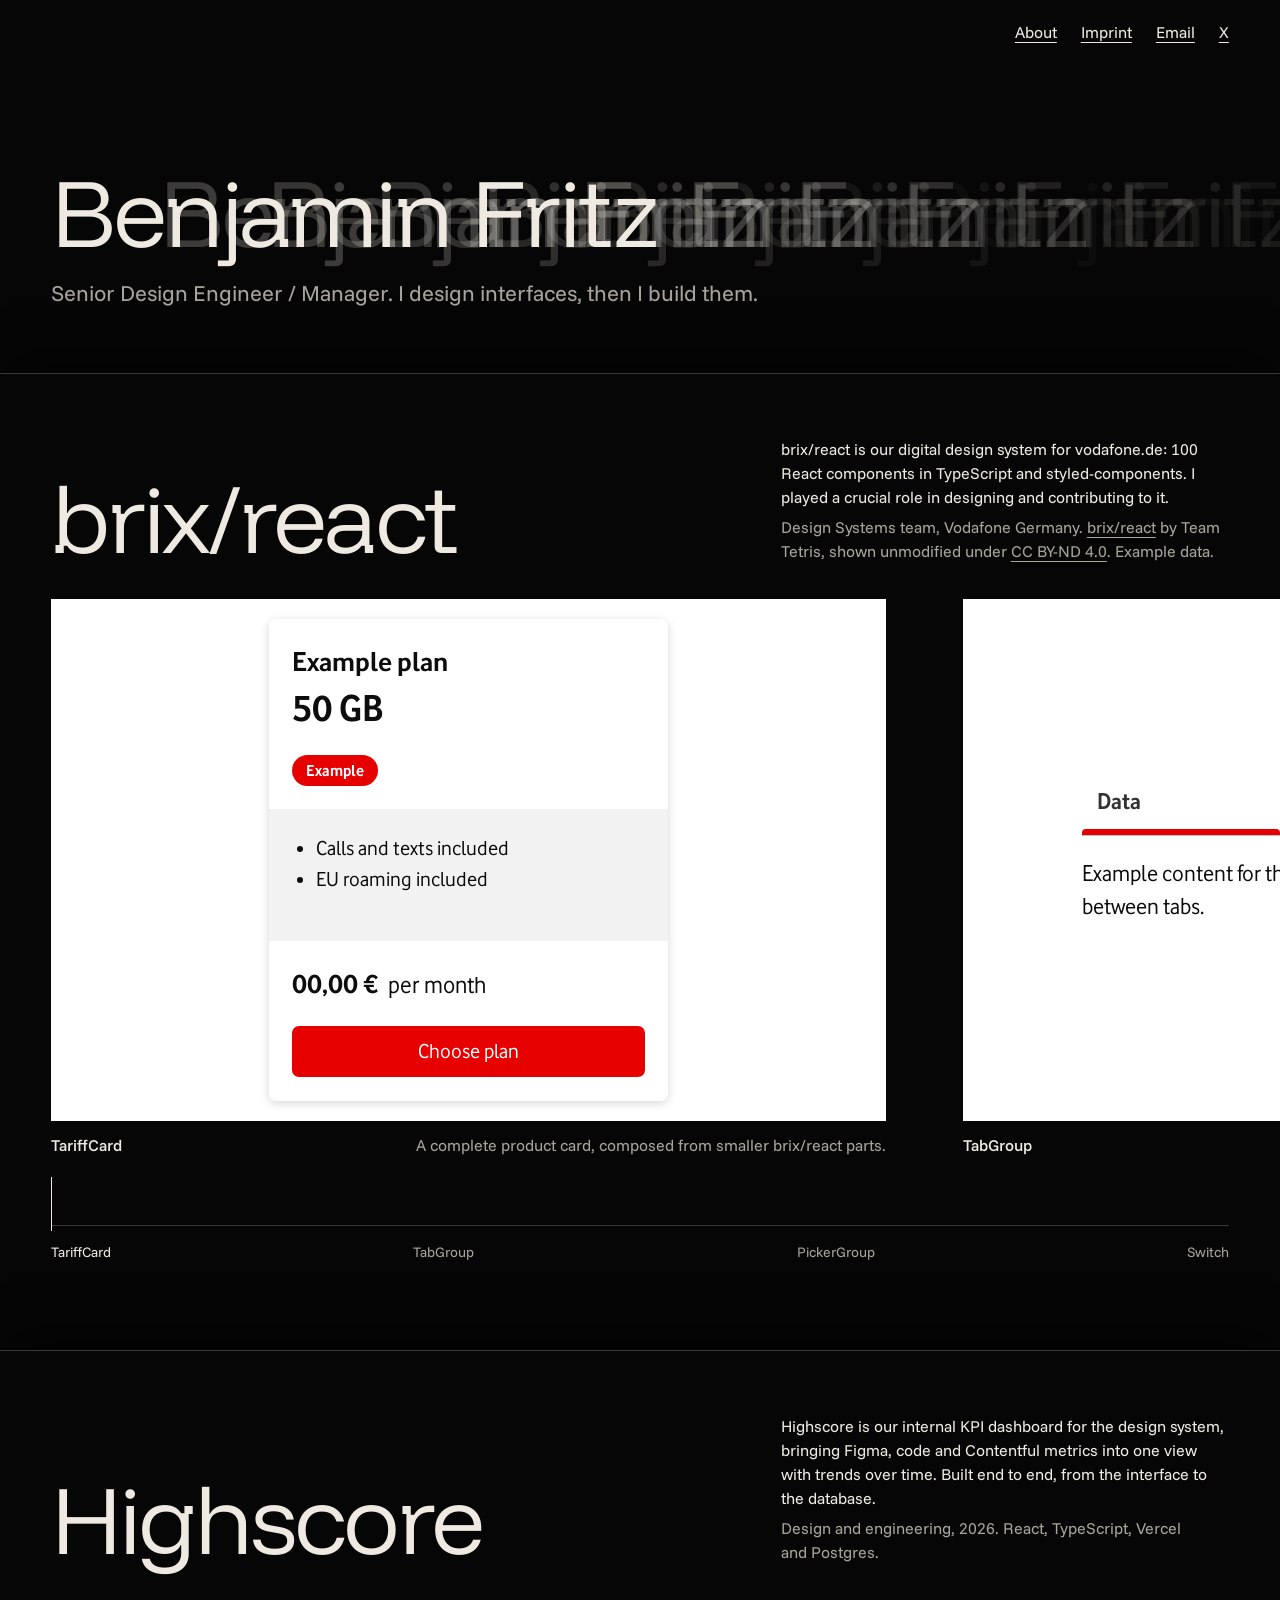
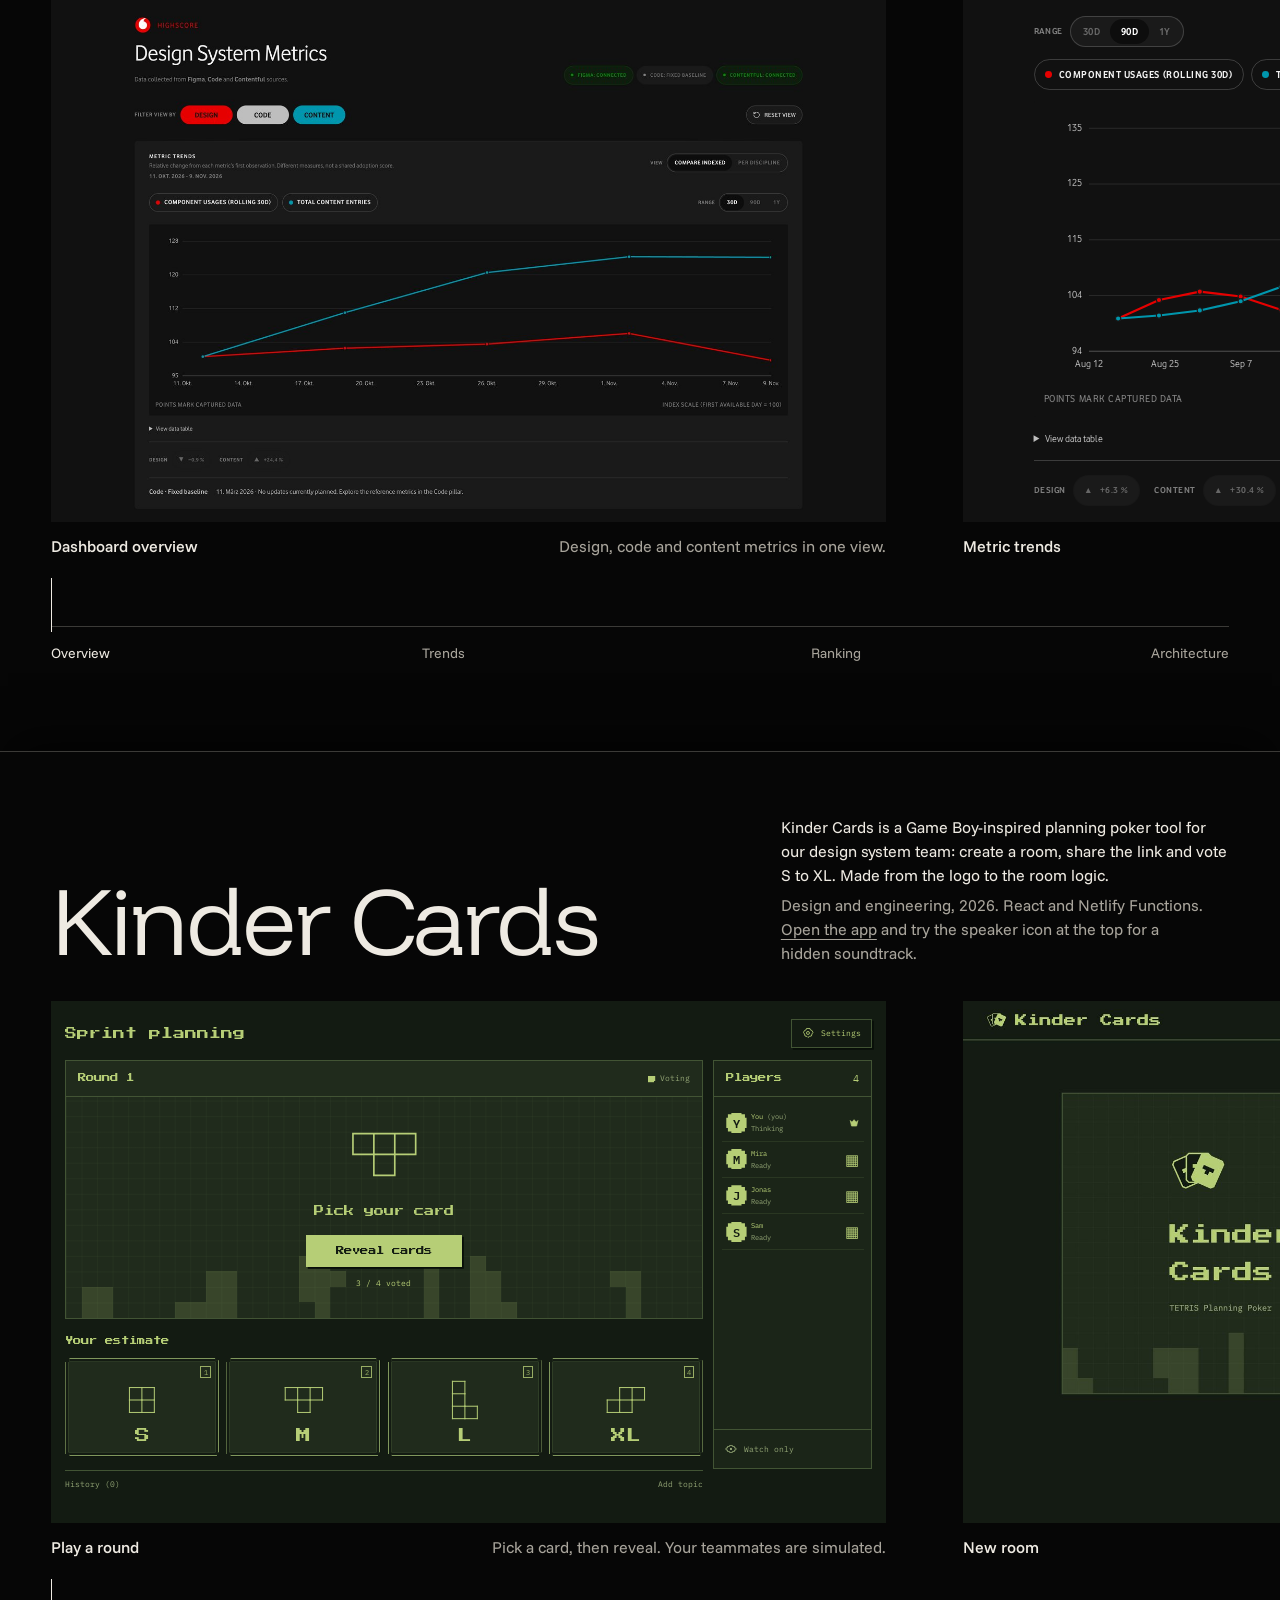
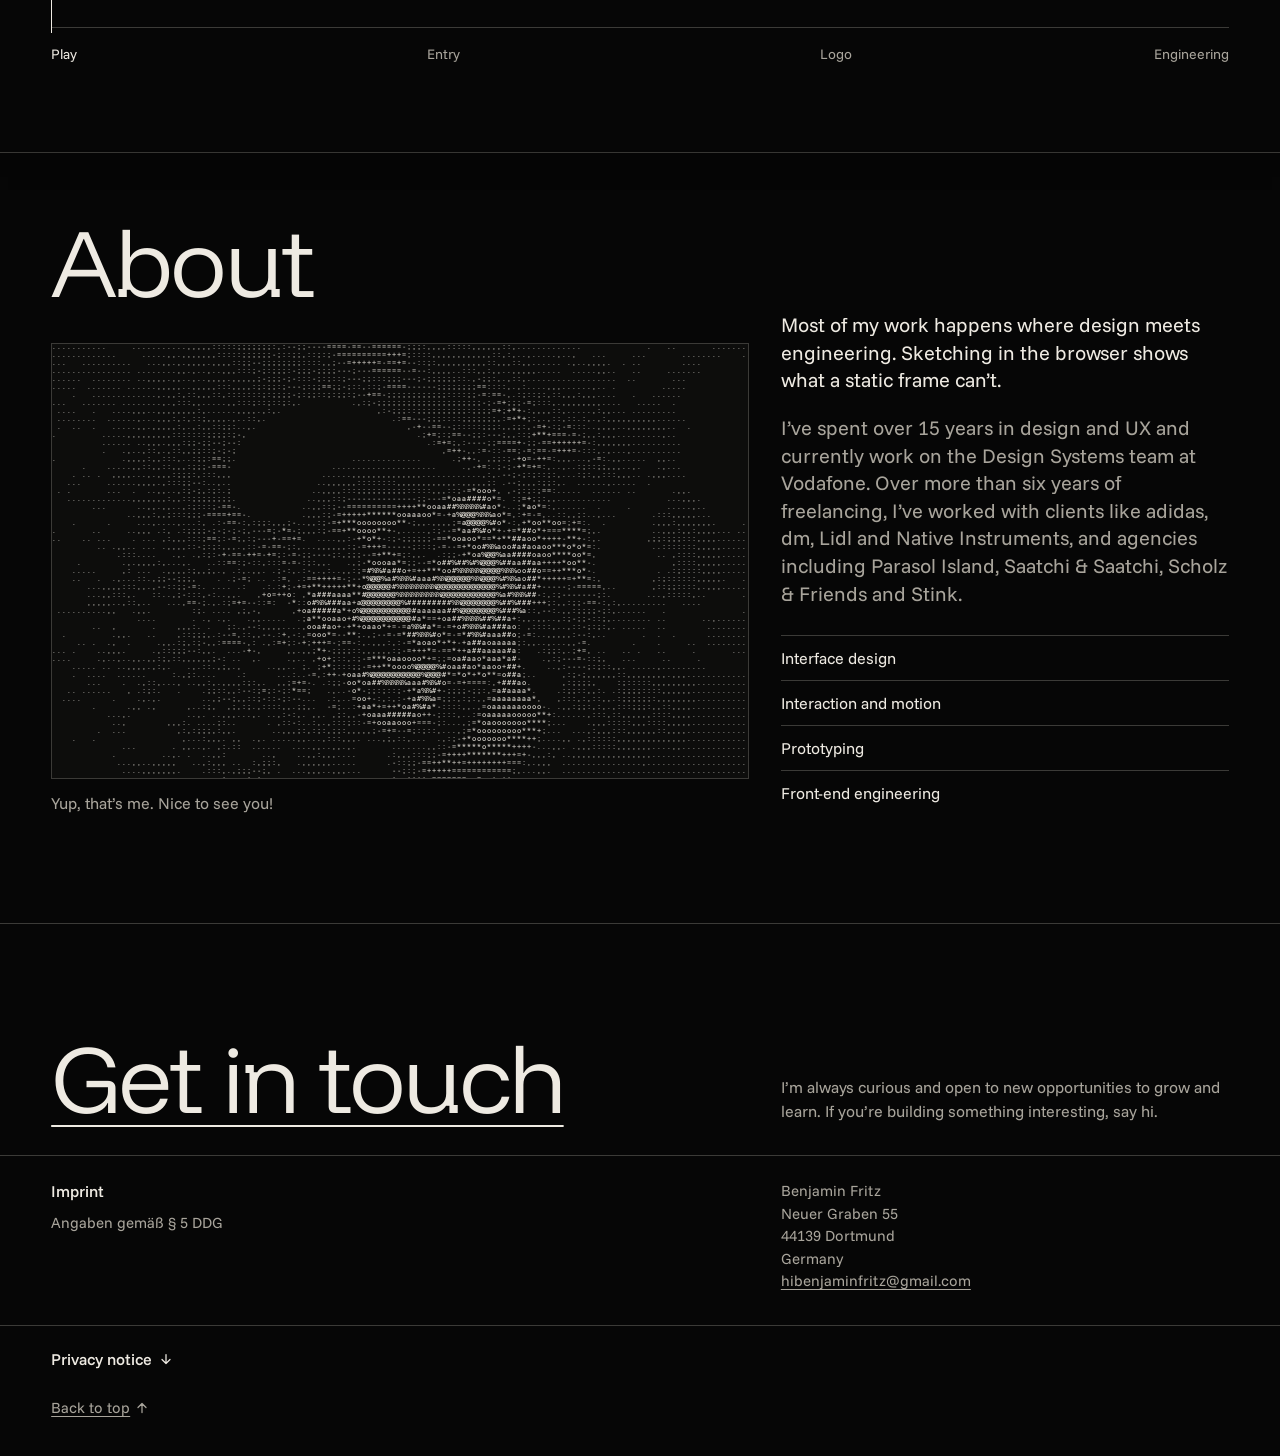
==== commit 7768d190: "Reword contact details in privacy notice Co-Authored-By: Claude Opus 5.5 <noreply@anthropic.com>" ====
--- a/index.html
+++ b/index.html
@@ -165,7 +165,7 @@
     <h3>Hosting</h3>
     <p>This website is hosted on GitHub Pages, a service of GitHub, Inc., 88 Colin P. Kelly Jr. St., San Francisco, CA 94107, USA. When you visit, your browser sends technical data to deliver the page. GitHub logs and stores your IP address for security purposes. The legal basis is Art. 6(1)(f) GDPR: my legitimate interest in delivering this website securely. GitHub may process this data in the USA and states that it complies with the EU-U.S. Data Privacy Framework. How long GitHub keeps this data is set out in its <a href="https://docs.github.com/en/site-policy/privacy-policies/github-general-privacy-statement" rel="noopener">Privacy Statement</a>.</p>
     <h3>Contacting me</h3>
-    <p>If you email me, I process your address and message to reply. The legal basis is Art. 6(1)(b) GDPR where your message relates to a contract or potential collaboration, and otherwise Art. 6(1)(f) GDPR. I delete your message when it is no longer needed, unless legal retention duties apply. My email is provided by Google.</p>
+    <p>If you email me, I process your contact details and message to reply. The legal basis is Art. 6(1)(b) GDPR where your message relates to a contract or potential collaboration, and otherwise Art. 6(1)(f) GDPR. I delete your message when it is no longer needed, unless legal retention duties apply. My email is provided by Google.</p>
     <h3>Your rights</h3>
     <p>You have the right to access, rectification, erasure, restriction of processing and data portability, and the right to object to processing based on legitimate interests. To exercise them, email me. You can also complain to a data protection authority, such as the Landesbeauftragte für Datenschutz und Informationsfreiheit Nordrhein-Westfalen.</p>
     <p>You are not required to provide personal data, but this website cannot be delivered without the technical data above. No automated decision-making takes place.</p>
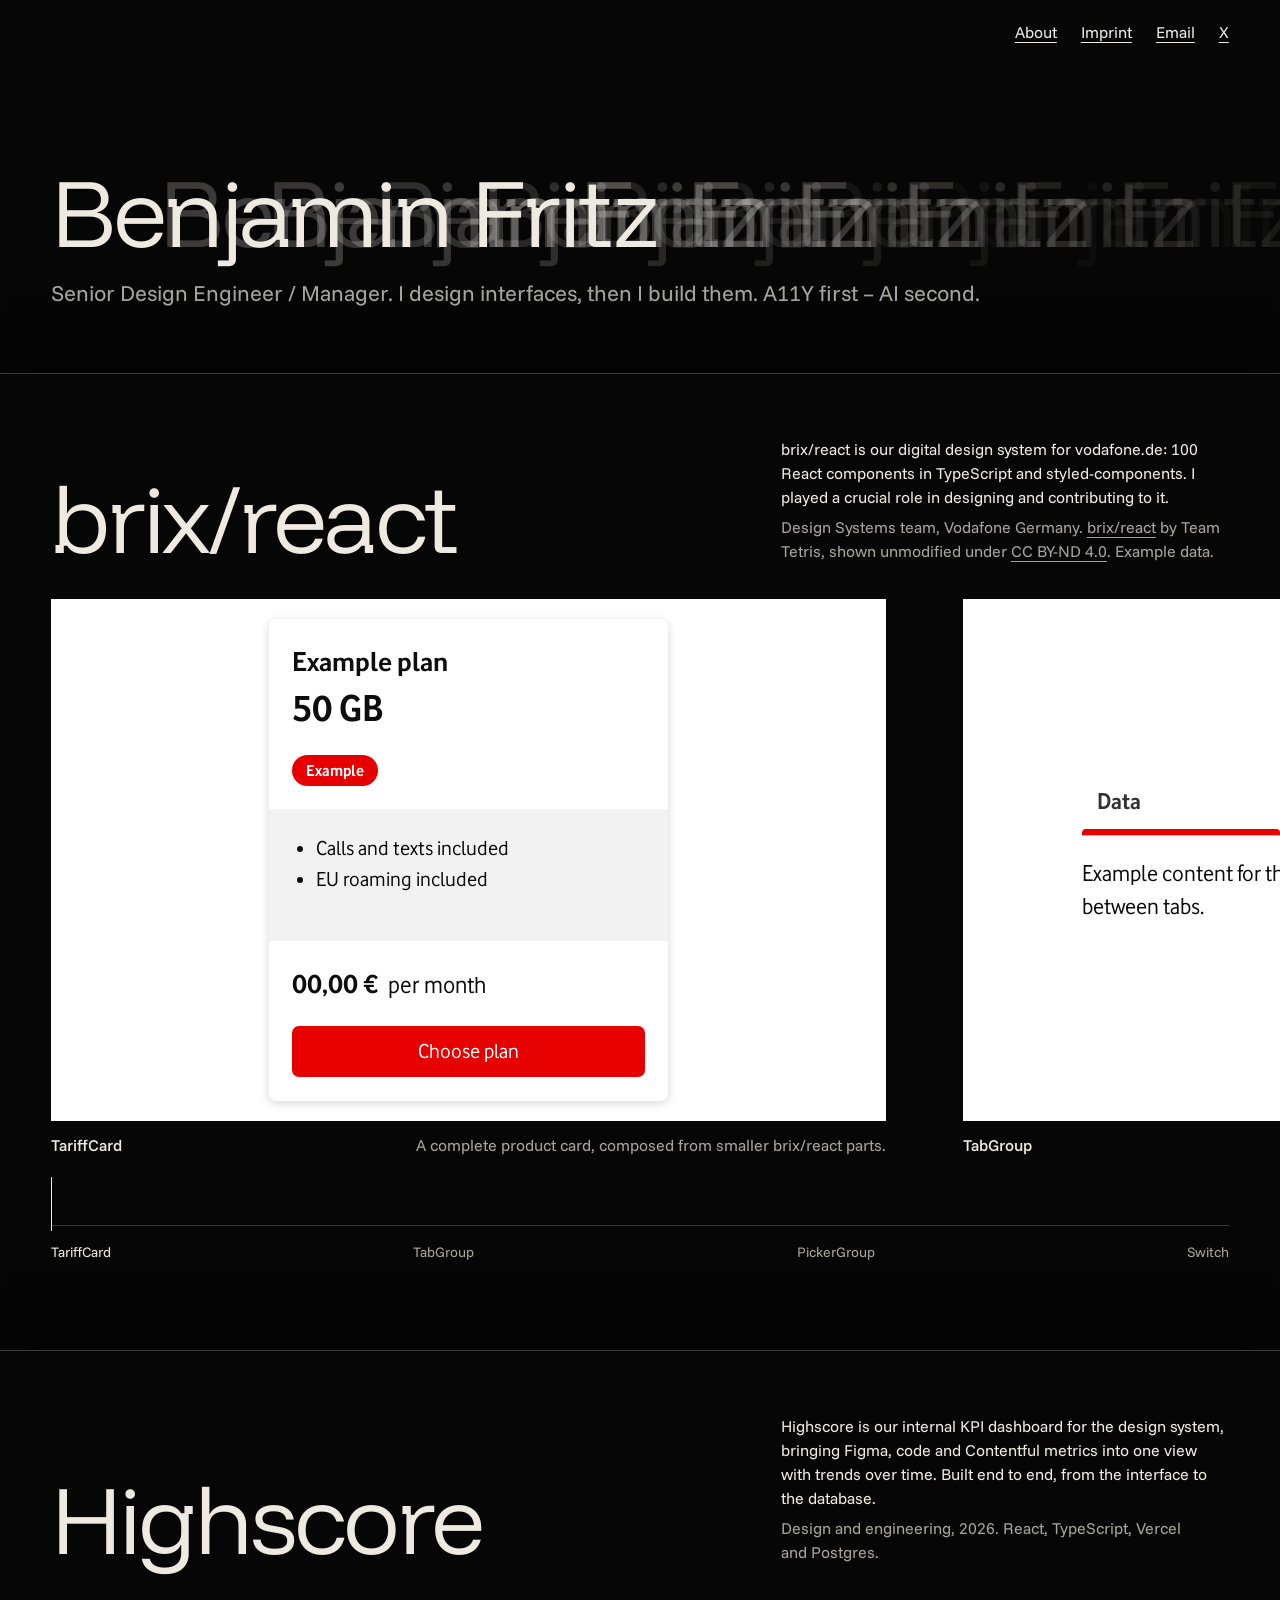
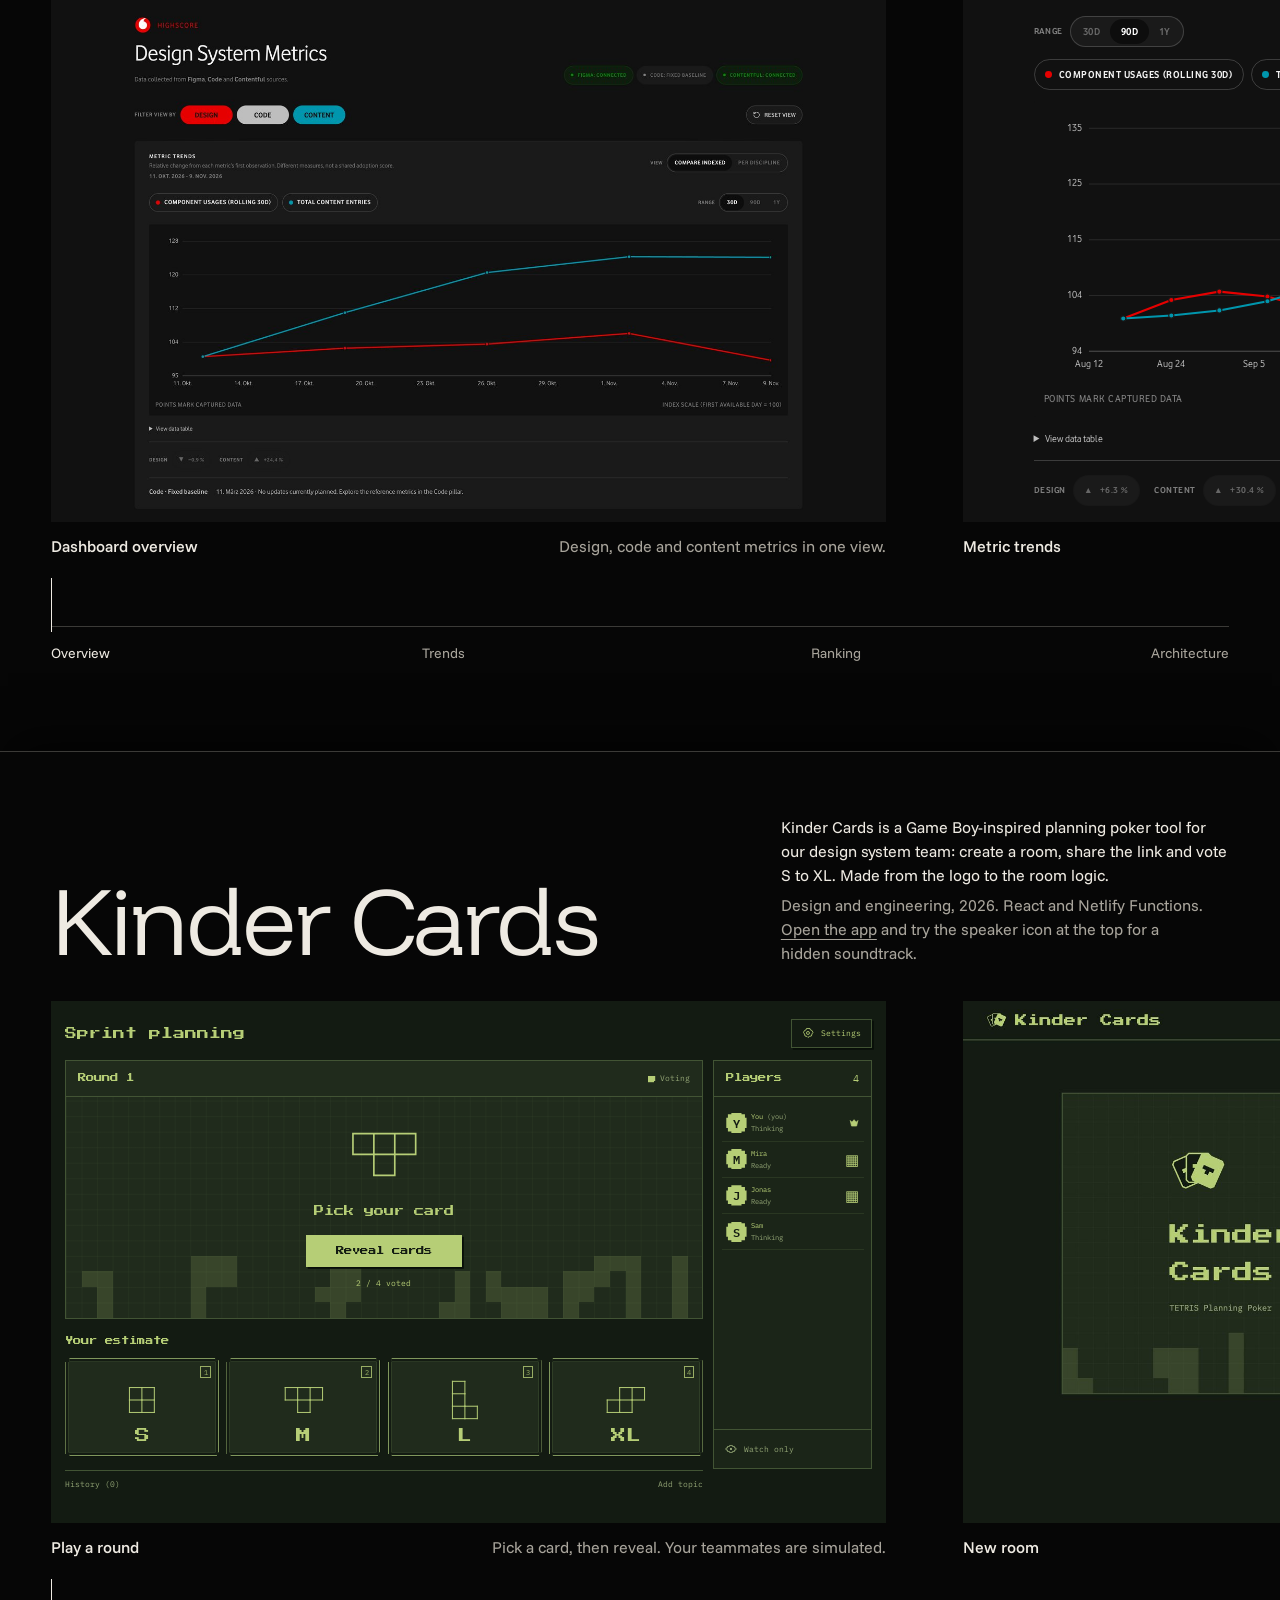
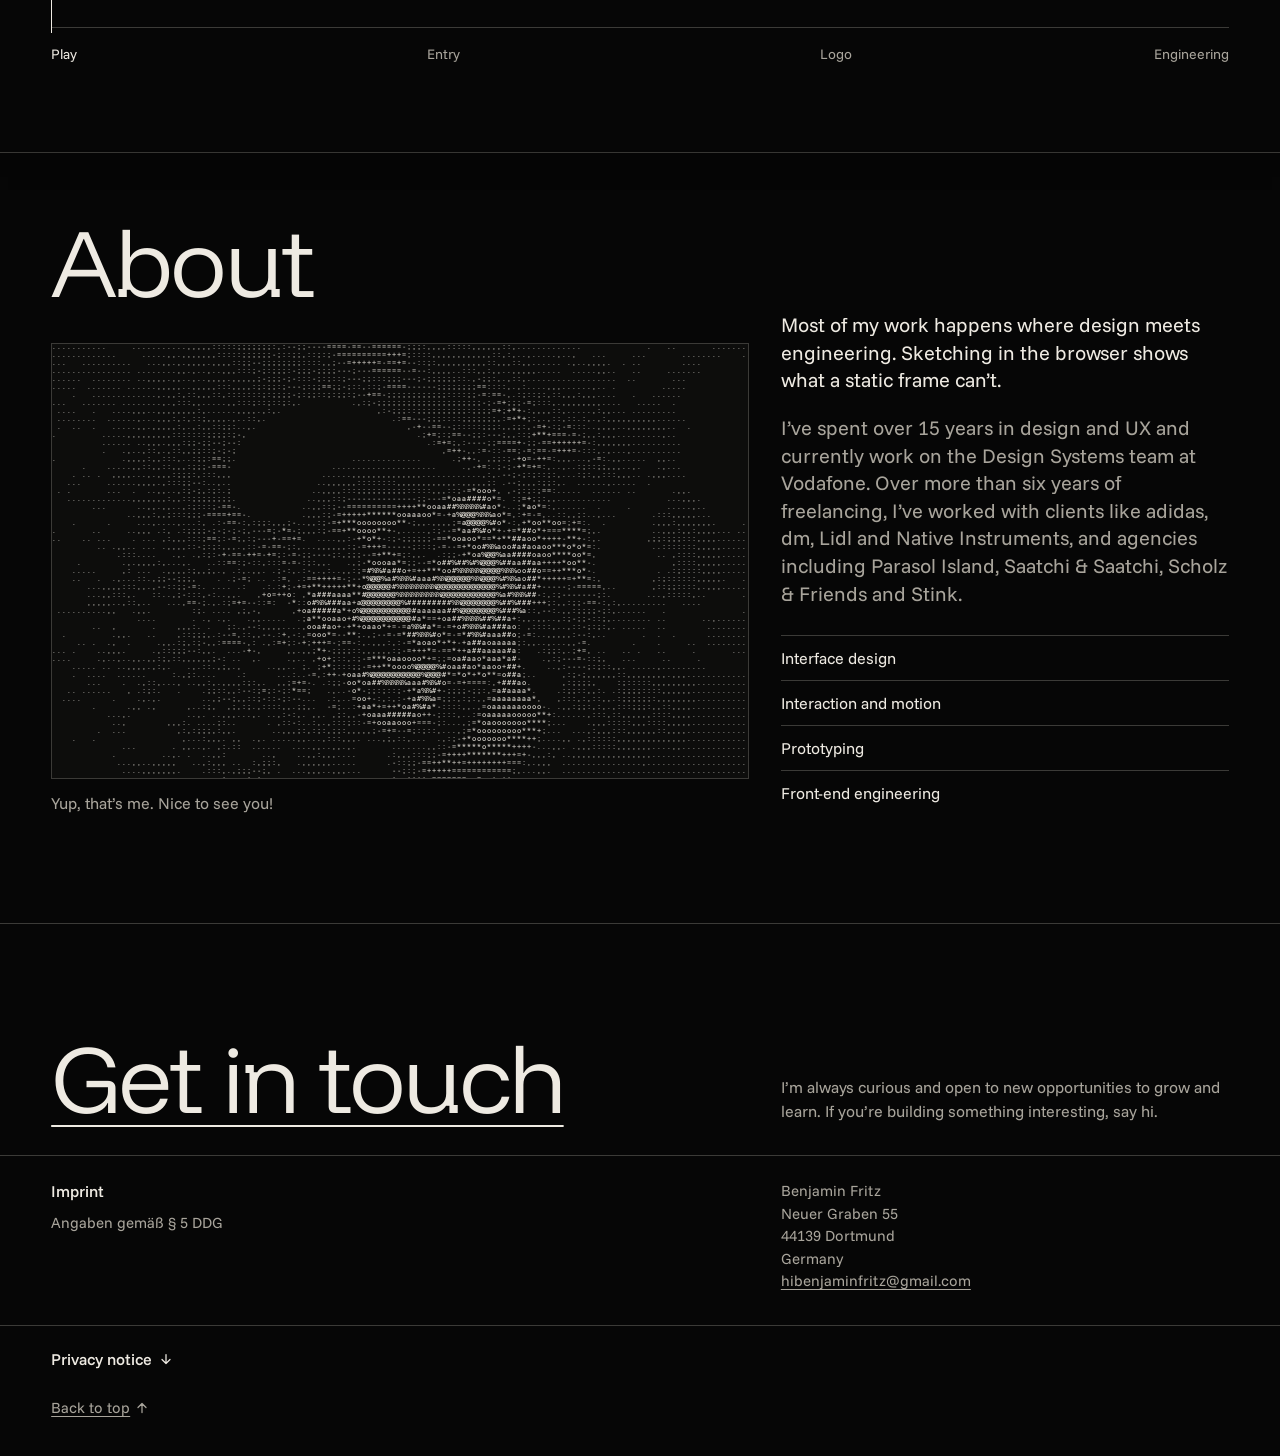
==== commit fd55bdc1: "Add A11Y line to the hero Co-Authored-By: Claude Opus 5.5 <noreply@anthropic.com>" ====
--- a/index.html
+++ b/index.html
@@ -18,6 +18,7 @@
 body { margin: 0; color: var(--fg); font: 400 1rem/1.5 'Funnel Sans', system-ui, sans-serif; -webkit-font-smoothing: antialiased; overflow-x: clip; }
 ::selection { background: var(--fg); color: var(--bg); }
 a { color: inherit; text-underline-offset: .22em; text-decoration-thickness: 1px; }
+abbr[title] { text-decoration: none; }
 :focus-visible { outline: 2px solid var(--fg); outline-offset: 3px; }
 h1, h2, p, figure, dl { margin: 0; }
 
@@ -180,7 +181,7 @@
 <script>
 const P = PORTFOLIO;
 const reduced = matchMedia('(prefers-reduced-motion: reduce)').matches;
-document.getElementById('line').textContent = `${P.role}. ${P.line}`;
+document.getElementById('line').innerHTML = `${P.role}. ${P.line}`;
 document.getElementById('mail').href = document.getElementById('mail2').href = P.contact.href;
 document.getElementById('name').innerHTML = `<span class="real">${P.name}</span>` + Array.from({ length: 8 }, (_, n) => `<span class="ghost" aria-hidden="true" style="--i:${n + 1}">${P.name}</span>`).join('');
 
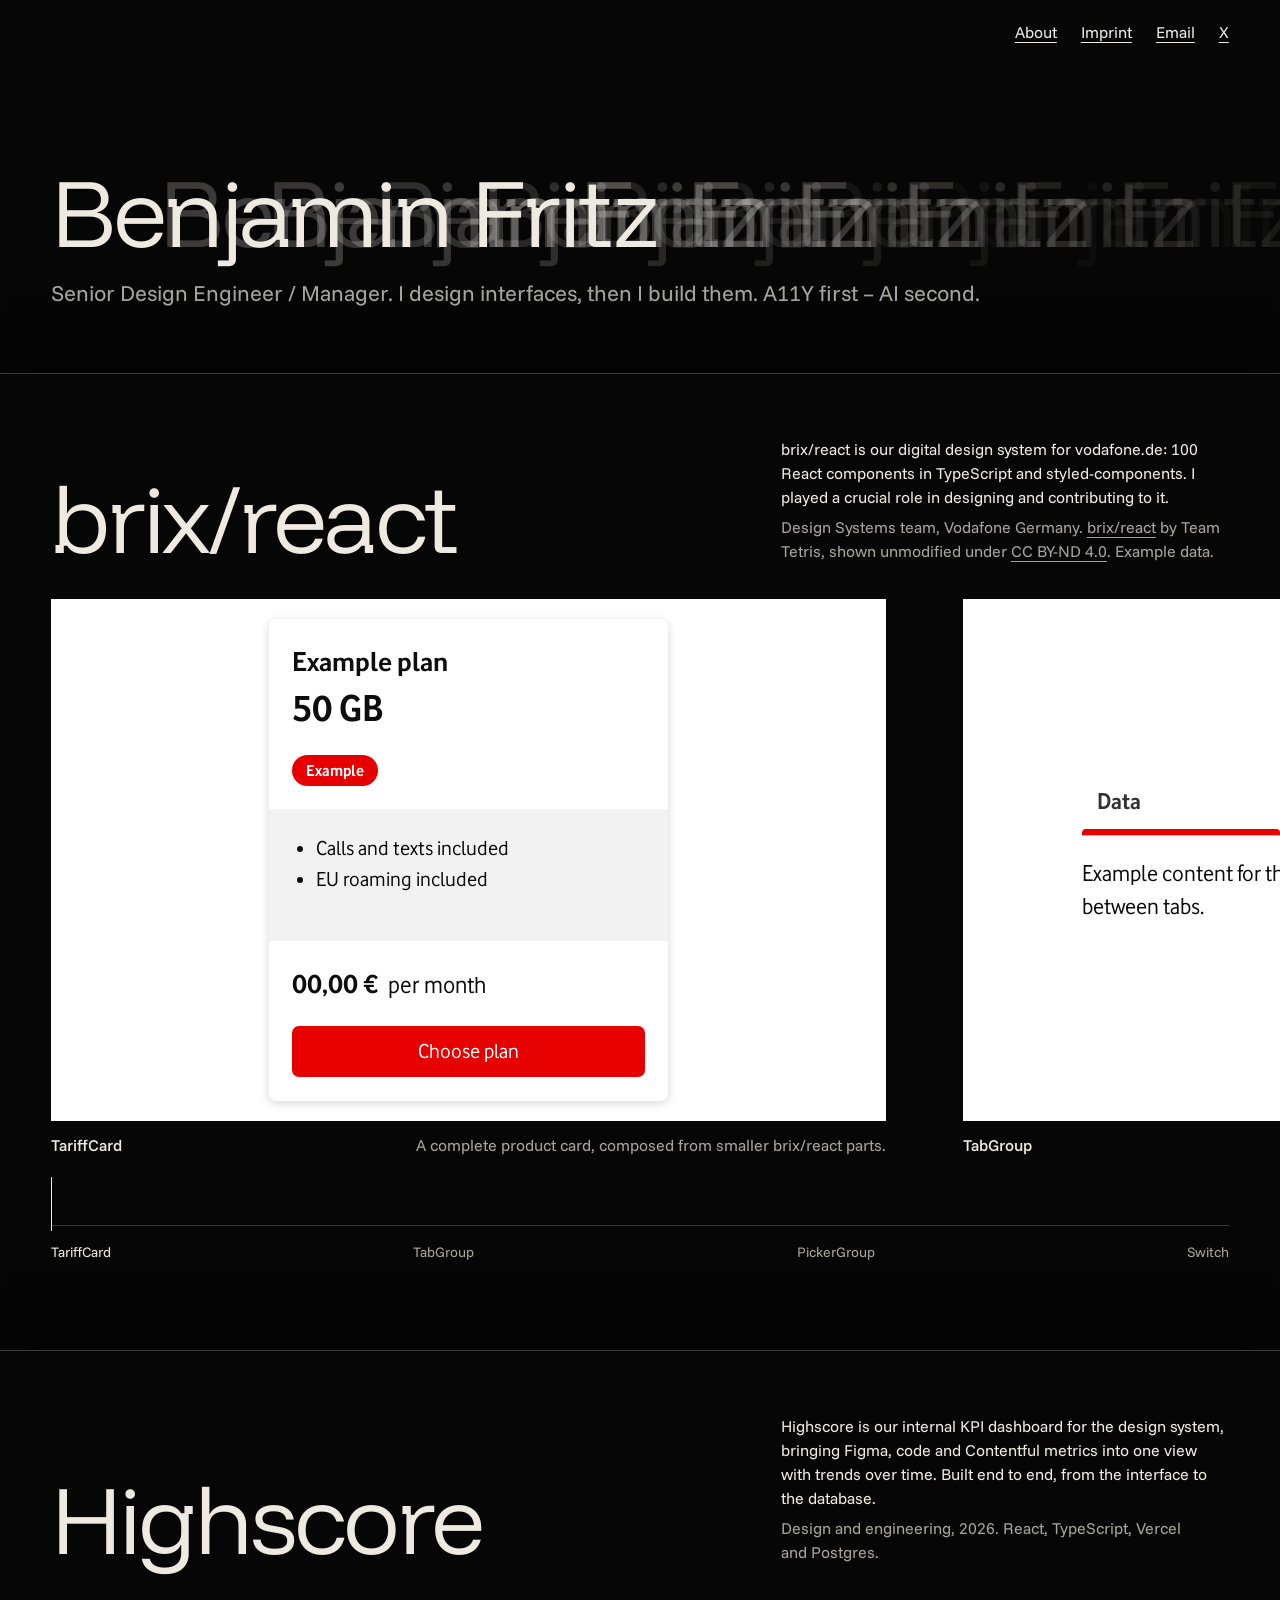
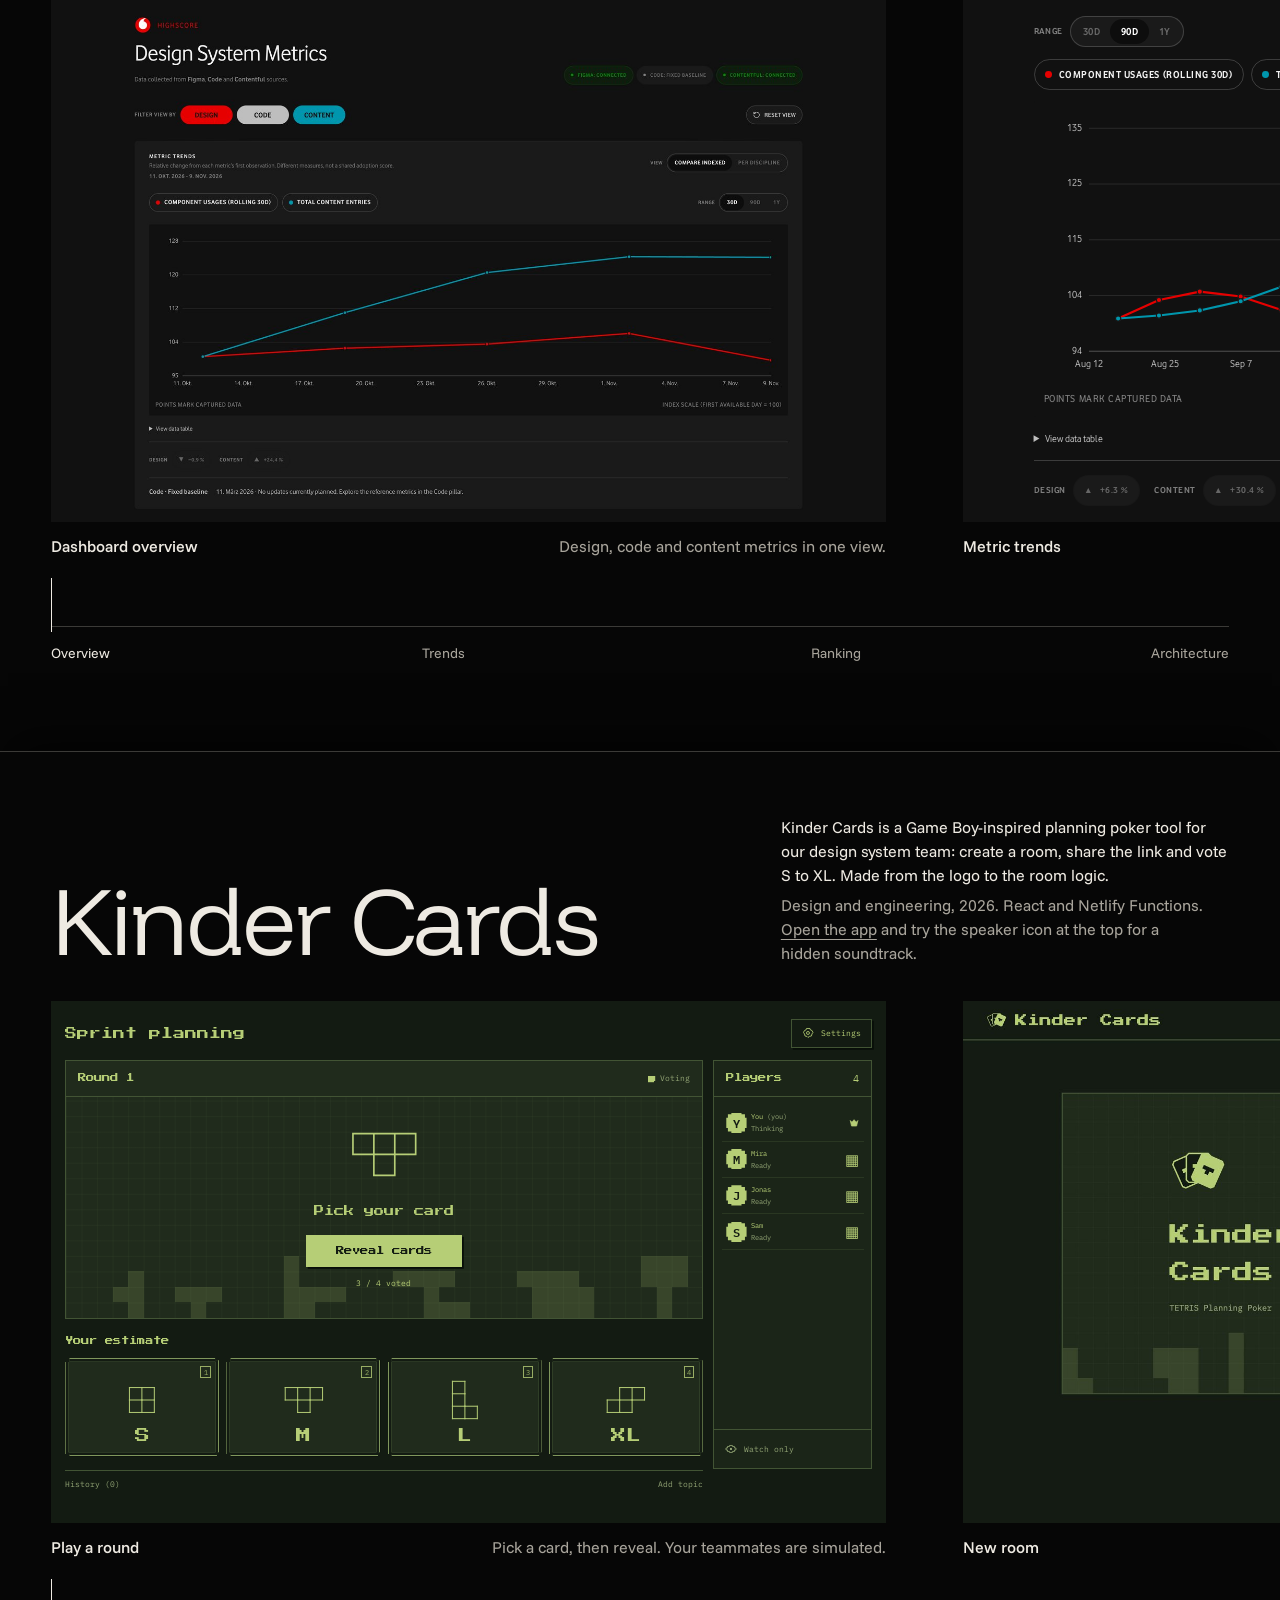
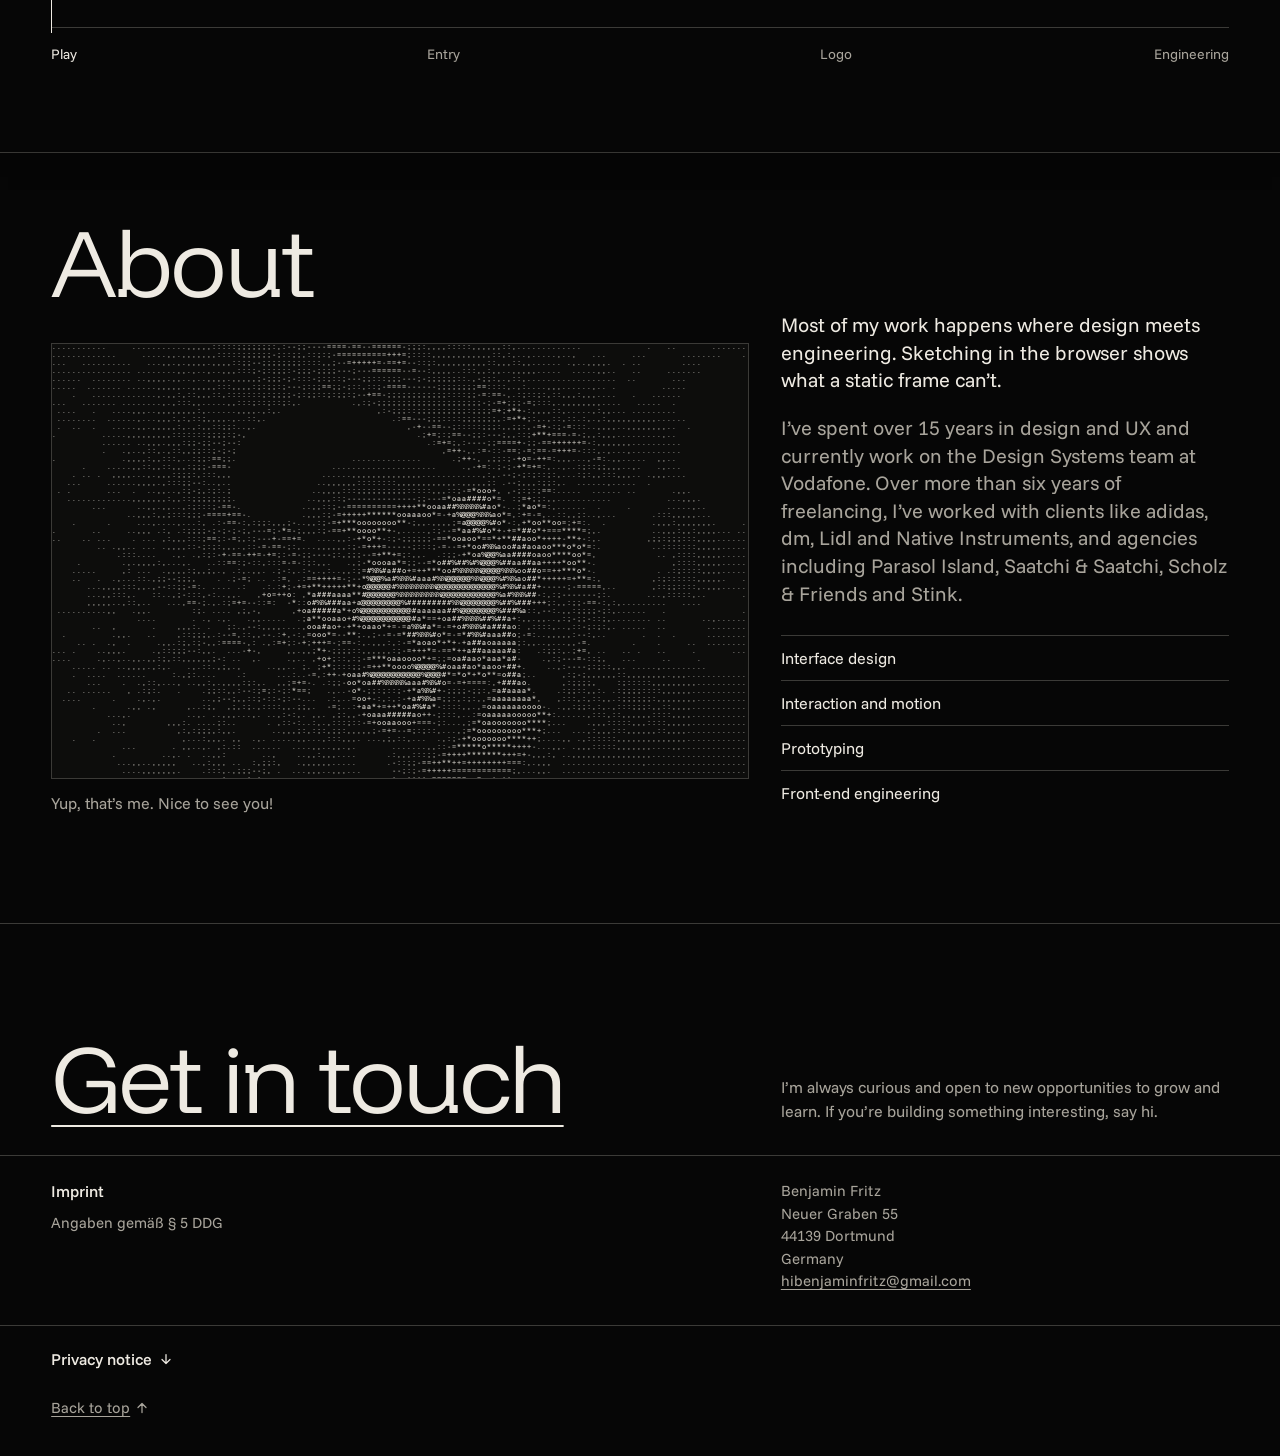
==== commit 5692e5b3: "Add ASCII asterisk favicon Co-Authored-By: Claude Opus 5.5 <noreply@anthropic.com>" ====
--- a/index.html
+++ b/index.html
@@ -6,6 +6,9 @@
 <title>Benjamin Fritz, Senior Design Engineer / Manager</title>
 <meta name="description" content="Portfolio of Benjamin Fritz, Senior Design Engineer / Manager.">
 <meta name="theme-color" content="#060606">
+<link rel="icon" href="shared/icons/favicon-32.png" sizes="32x32" type="image/png">
+<link rel="icon" href="shared/icons/favicon.svg" type="image/svg+xml">
+<link rel="apple-touch-icon" href="shared/icons/apple-touch-icon.png">
 <link rel="preload" href="shared/fonts/FunnelDisplay.woff2" as="font" type="font/woff2" crossorigin>
 <link rel="stylesheet" href="shared/vendor/blossom-carousel-web.css">
 <link rel="stylesheet" href="shared/art.css">
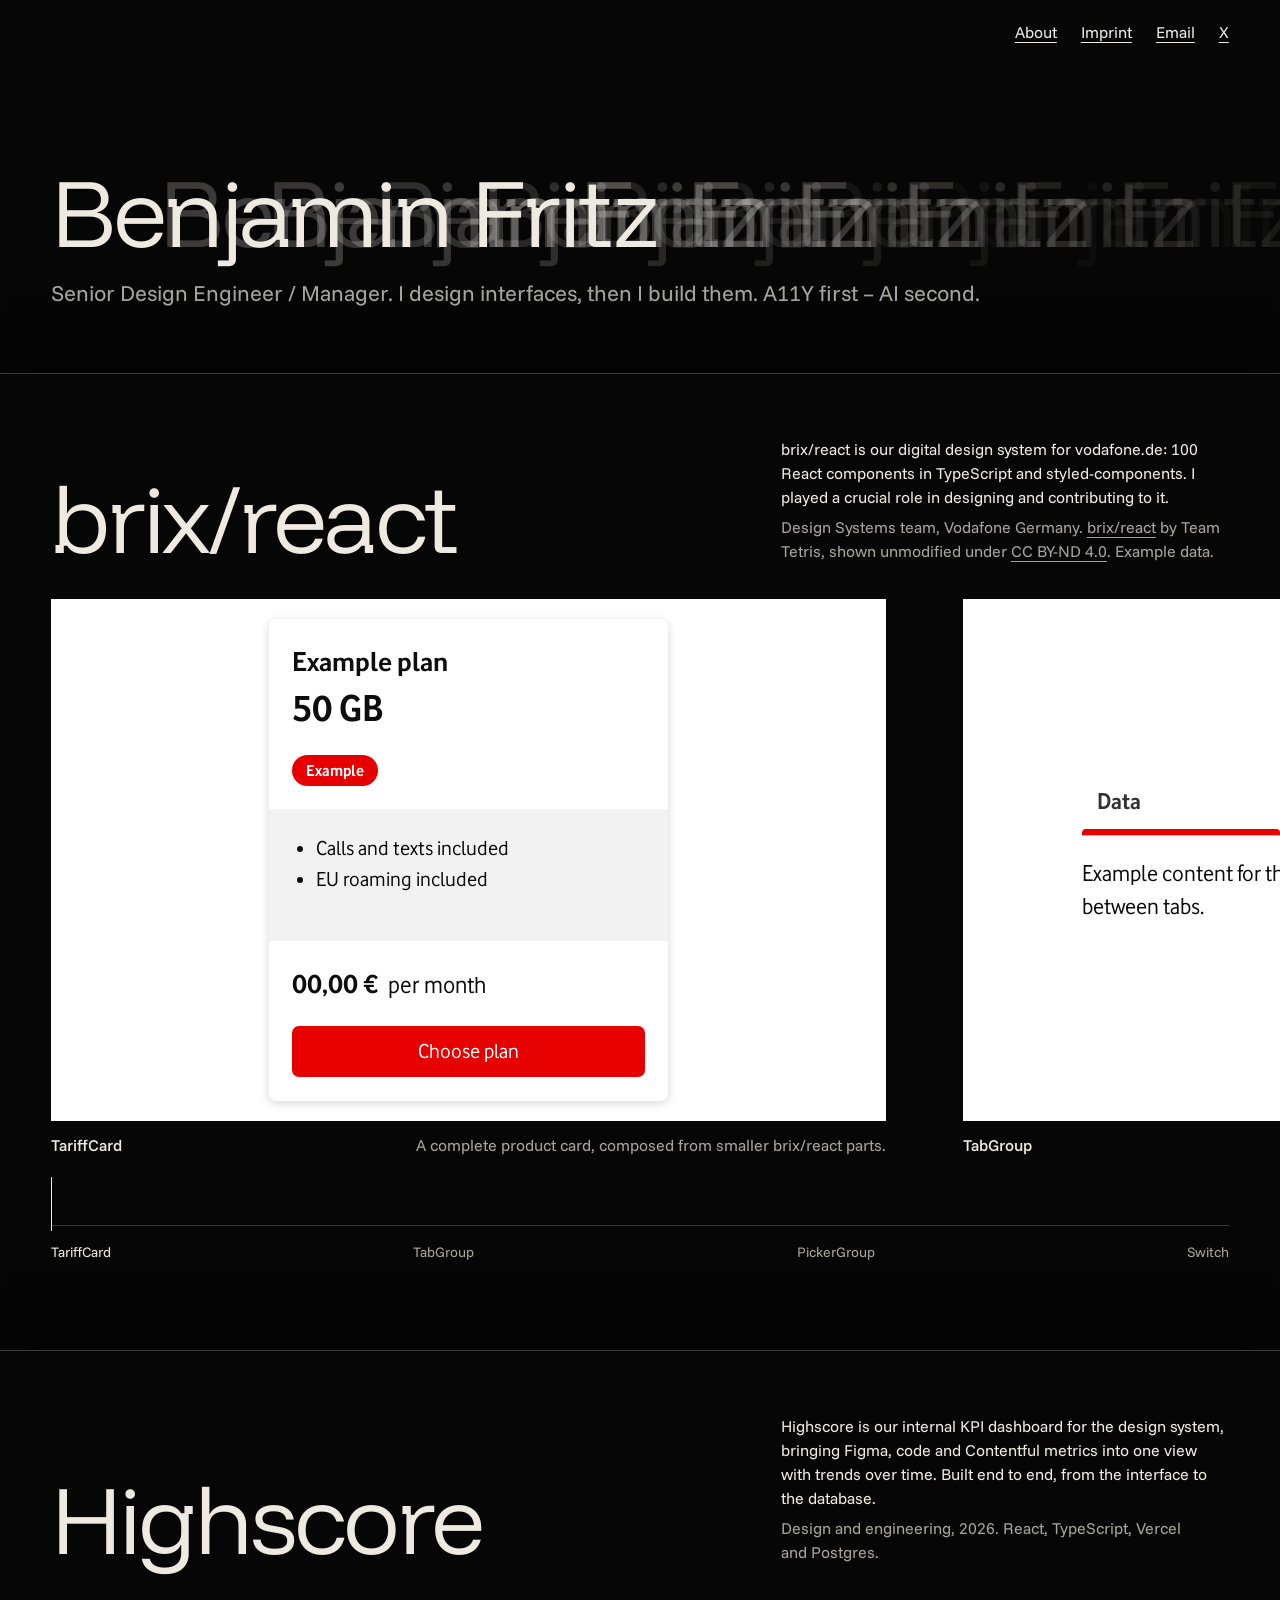
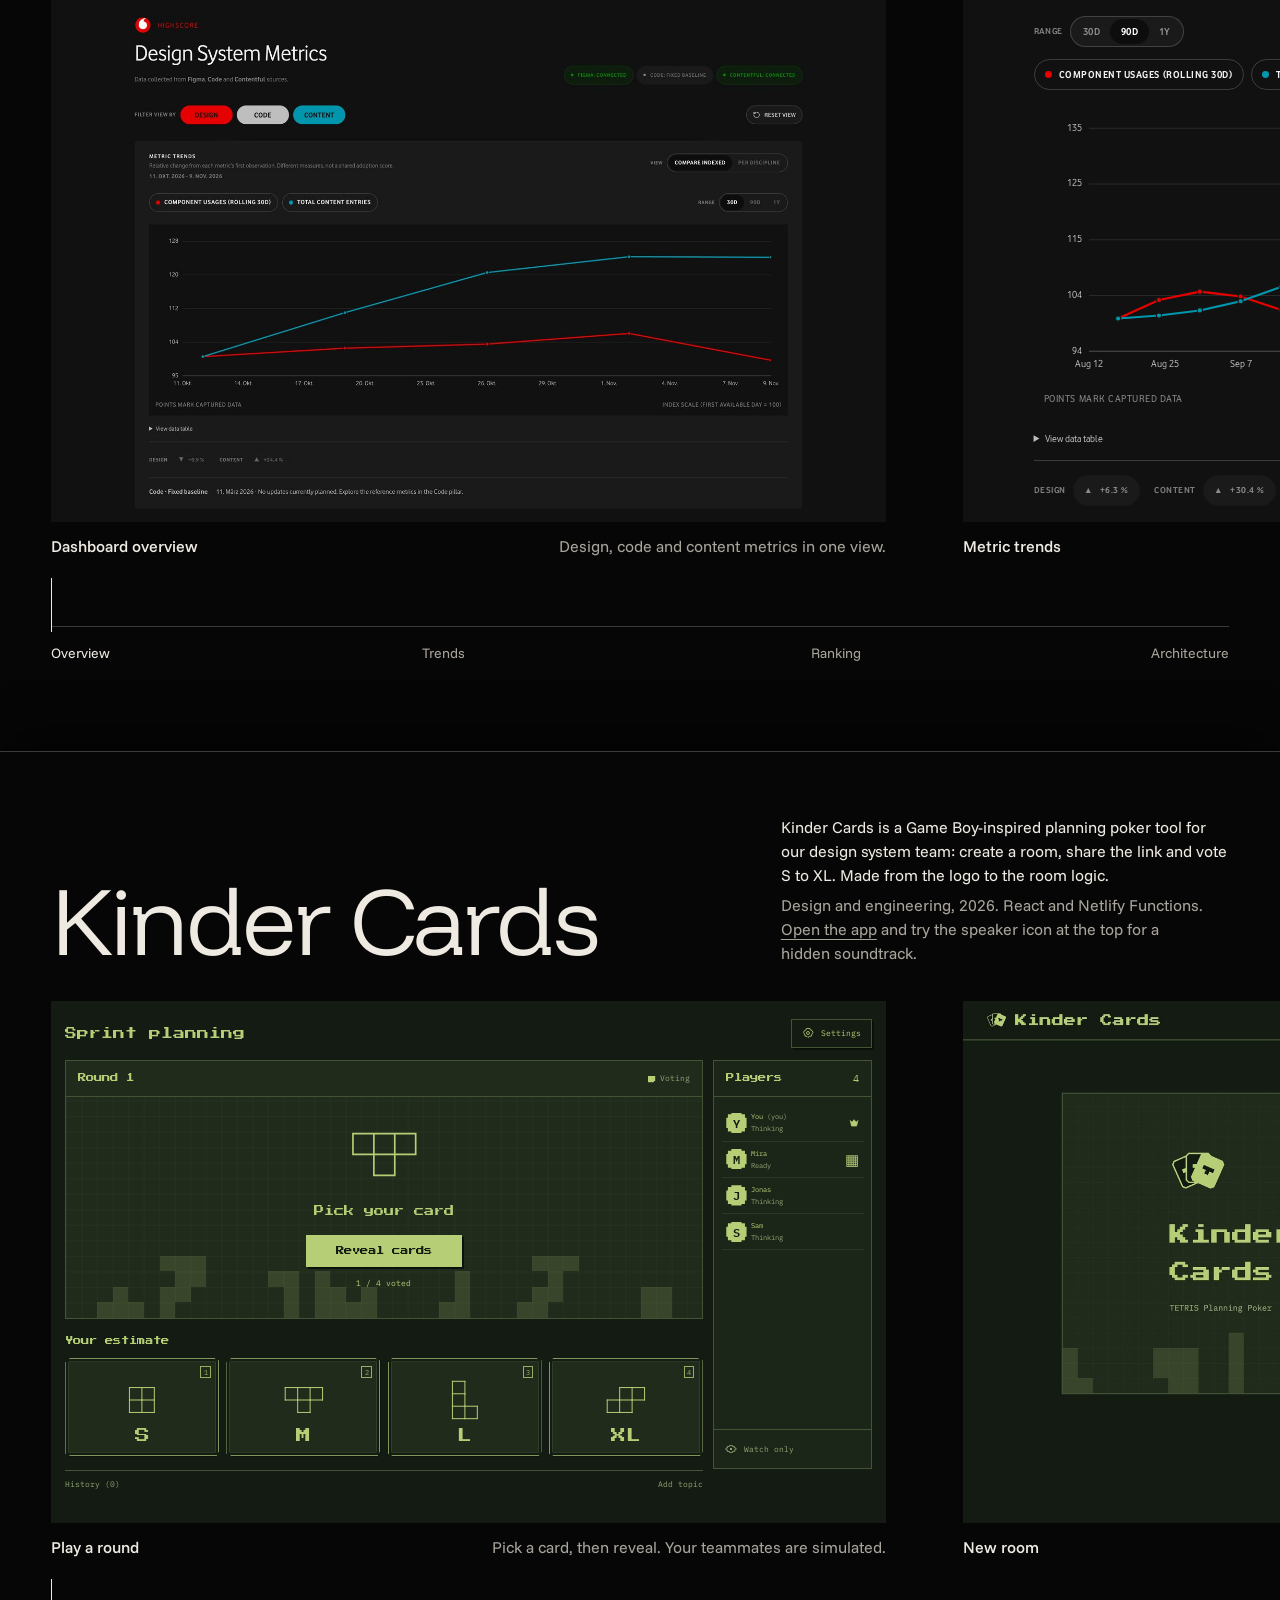
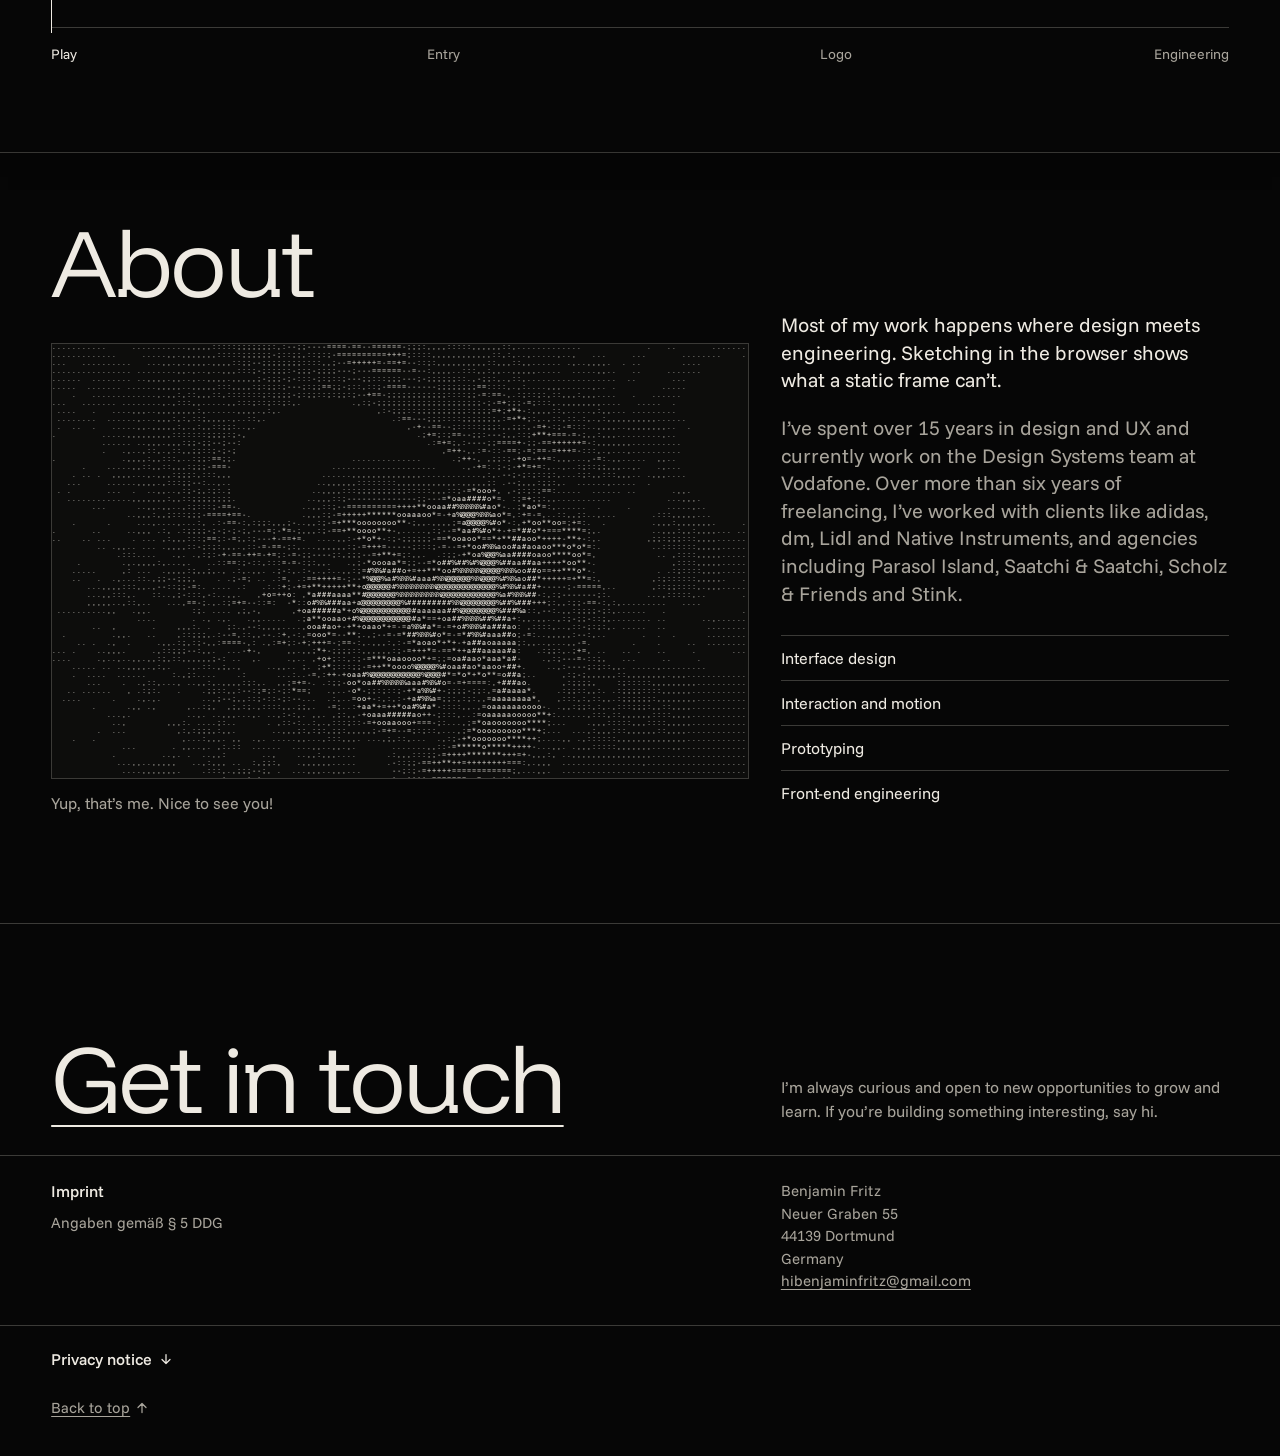
==== commit f232b909: "Fix accessibility audit findings Co-Authored-By: Claude Opus 5.5 <noreply@anthropic.com>" ====
--- a/index.html
+++ b/index.html
@@ -49,7 +49,8 @@
   padding-block: clamp(32px, 7svh, 72px) clamp(40px, 9svh, 96px);
   border-top: 1px solid var(--line);
 }
-.plate-head { display: grid; grid-template-columns: minmax(0, 1fr) minmax(0, var(--aside)); gap: 16px 32px; align-items: end; padding: 0 var(--gutter) clamp(20px, 4svh, 36px); }
+/* Title columns never shrink below their longest word, so enlarged text can't overlap the column beside it. */
+.plate-head { display: grid; grid-template-columns: minmax(min-content, 1fr) minmax(0, var(--aside)); gap: 16px 32px; align-items: end; padding: 0 var(--gutter) clamp(20px, 4svh, 36px); }
 h2 { font: 300 clamp(3.25rem, 9vw, 6rem)/.95 'Funnel Display', sans-serif; letter-spacing: -.03em; }
 .plate-head p { text-wrap: pretty; }
 .facts { color: var(--fg-2); margin-top: 6px; }
@@ -75,13 +76,13 @@
 @media (hover: hover) and (pointer: fine) { .axis button:hover { color: var(--fg); } }
 .now { position: absolute; left: 0; top: 0; width: 1px; height: 54px; background: var(--fg); }
 
-.close { display: grid; grid-template-columns: minmax(0, 1fr) minmax(0, var(--aside)); gap: 24px 32px; padding: clamp(56px, 12svh, 128px) var(--gutter) 32px; border-top: 1px solid var(--line); }
+.close { display: grid; grid-template-columns: minmax(min-content, 1fr) minmax(0, var(--aside)); gap: 24px 32px; padding: clamp(56px, 12svh, 128px) var(--gutter) 32px; border-top: 1px solid var(--line); }
 .close h2 a { display: inline-block; transform-origin: left center; text-decoration-thickness: 2px; text-underline-offset: .12em; transition: transform 160ms var(--ease-out); }
 .close h2 a:active { transform: scale(.98); }
 #top:focus, #about:focus, #imprint:focus { outline: none; }
 .close p { color: var(--fg-2); align-self: end; }
 
-.about { display: grid; grid-template-columns: minmax(0, 1fr) minmax(0, var(--aside)); gap: 32px; padding: clamp(32px, 7svh, 72px) var(--gutter) clamp(56px, 12svh, 128px); border-top: 1px solid var(--line); }
+.about { display: grid; grid-template-columns: minmax(min-content, 1fr) minmax(0, var(--aside)); gap: 32px; padding: clamp(32px, 7svh, 72px) var(--gutter) clamp(56px, 12svh, 128px); border-top: 1px solid var(--line); }
 .about h2 { margin-bottom: clamp(20px, 4svh, 36px); }
 .portrait { position: relative; display: block; width: 100%; max-width: 760px; aspect-ratio: 8 / 5; padding: 0; border: 0; background: #0d0d0c; cursor: crosshair; overflow: hidden; touch-action: pan-y; -webkit-tap-highlight-color: transparent; }
 .portrait img, .portrait canvas { position: absolute; inset: 0; display: block; width: 100%; height: 100%; object-fit: cover; }
@@ -92,7 +93,7 @@
 .about-copy p + p { margin-top: 1em; color: var(--fg-2); }
 .focus { list-style: none; margin: 28px 0 0; padding: 0; }
 .focus li { padding: 10px 0; border-top: 1px solid var(--line); }
-.imprint { display: grid; grid-template-columns: minmax(0, 1fr) minmax(0, var(--aside)); gap: 8px 32px; padding: 24px var(--gutter) 32px; border-top: 1px solid var(--line); color: var(--fg-2); font-size: .9375rem; }
+.imprint { display: grid; grid-template-columns: minmax(min-content, 1fr) minmax(0, var(--aside)); gap: 8px 32px; padding: 24px var(--gutter) 32px; border-top: 1px solid var(--line); color: var(--fg-2); font-size: .9375rem; }
 .imprint h2 { font: 500 1rem/1.45 'Funnel Sans', system-ui, sans-serif; letter-spacing: 0; color: var(--fg); }
 .imprint address { font-style: normal; }
 .law { align-self: start; }
@@ -101,7 +102,8 @@
 .privacy summary { display: flex; align-items: center; gap: 8px; padding: 22px var(--gutter); cursor: pointer; list-style: none; }
 .privacy summary::-webkit-details-marker { display: none; }
 .privacy summary:focus-visible { outline-offset: -4px; }
-.privacy h2 { font: 500 1rem/1.45 'Funnel Sans', system-ui, sans-serif; letter-spacing: 0; color: var(--fg); }
+.privacy-title { font: 500 1rem/1.45 'Funnel Sans', system-ui, sans-serif; color: var(--fg); }
+.sr-only { position: absolute; width: 1px; height: 1px; margin: -1px; padding: 0; overflow: hidden; clip-path: inset(50%); white-space: nowrap; border: 0; }
 .privacy summary svg { width: 12px; height: 12px; fill: none; stroke: var(--fg); stroke-width: 1.25; stroke-linecap: round; stroke-linejoin: round; transition: transform 200ms var(--ease-out); }
 .privacy[open] summary svg { transform: rotate(180deg); }
 .privacy::details-content { block-size: 0; overflow: clip; transition: block-size 260ms var(--ease-out), content-visibility 260ms allow-discrete; }
@@ -151,18 +153,20 @@
   </div>
 </header>
 <main><div id="plates"></div><section class="about" id="about" aria-labelledby="t-about"></section></main>
-<footer class="close">
+<footer>
+<div class="close">
   <h2><a id="mail2" href="#">Get in touch</a></h2>
   <p>I’m always curious and open to new opportunities to grow and learn. If you’re building something interesting, say hi.</p>
-</footer>
-<aside class="imprint" id="imprint" aria-labelledby="t-imprint">
+</div>
+<section class="imprint" id="imprint" aria-labelledby="t-imprint">
   <h2 id="t-imprint">Imprint</h2>
-  <p class="law">Angaben gemäß § 5 DDG</p>
+  <p class="law" lang="de">Angaben gemäß § 5 DDG</p>
   <address>Benjamin Fritz<br>Neuer Graben 55<br>44139 Dortmund<br>Germany<br><a href="mailto:hibenjaminfritz@gmail.com">hibenjaminfritz@gmail.com</a></address>
-</aside>
+</section>
 <details class="privacy" id="privacy">
-  <summary><h2>Privacy notice</h2><svg viewBox="0 0 12 12" aria-hidden="true"><path d="M6 1.5v9M2 6.5l4 4 4-4"/></svg></summary>
+  <summary><span class="privacy-title">Privacy notice</span><svg viewBox="0 0 12 12" aria-hidden="true"><path d="M6 1.5v9M2 6.5l4 4 4-4"/></svg></summary>
   <div class="privacy-body">
+    <h2 class="sr-only">Privacy notice</h2>
     <p>This website is a personal portfolio. It uses no cookies, analytics or tracking, and loads no content from third parties. Fonts and scripts are served from this website itself.</p>
     <h3>Controller</h3>
     <p>Benjamin Fritz, Neuer Graben 55, 44139 Dortmund, Germany, <a href="mailto:hibenjaminfritz@gmail.com">hibenjaminfritz@gmail.com</a></p>
@@ -176,7 +180,8 @@
   </div>
 </details>
 <p class="page-end"><a class="to-top" href="#top">Back to top<svg viewBox="0 0 12 12" aria-hidden="true"><path d="M6 10.5v-9M2 5.5l4-4 4 4"/></svg></a></p>
-<noscript><p style="padding:24px">This draft renders its projects with JavaScript.</p></noscript>
+</footer>
+<noscript><p style="padding:24px">This page shows its projects with JavaScript.</p></noscript>
 <script src="shared/projects.js"></script>
 <script src="shared/art.js"></script>
 <script src="shared/vendor/blossom-carousel-web.umd.js"></script>
@@ -196,13 +201,13 @@
   </header>
   <div class="stage">
     <blossom-carousel class="rail" tabindex="0" role="group" aria-label="${p.name}, ${p.slides.length} frames. Use the left and right arrow keys to move.">
-      ${p.slides.map((s) => `<figure class="shot"><div class="frame">${Art.html(s.art, s.title)}</div><figcaption><b class="cap">${s.title}</b><span>${s.note}</span></figcaption></figure>`).join('')}
+      ${p.slides.map((s) => `<figure class="shot"><div class="frame">${Art.html(s.art, s.title, s.alt)}</div><figcaption><b class="cap">${s.title}</b><span>${s.note}</span></figcaption></figure>`).join('')}
     </blossom-carousel>
     <canvas class="ghosts" aria-hidden="true"></canvas>
   </div>
   <div class="chart">
     <canvas aria-hidden="true"></canvas>
-    <div class="axis">${p.slides.map((s, i) => `<button type="button" style="left:${(i / (p.slides.length - 1)) * 100}%">${s.axis || s.kind.replace(' prototype', '')}</button>`).join('')}</div>
+    <div class="axis" role="group" aria-label="${p.name} frames">${p.slides.map((s, i) => `<button type="button" style="left:${(i / (p.slides.length - 1)) * 100}%">${s.axis || s.kind.replace(' prototype', '')}</button>`).join('')}</div>
     <i class="now" aria-hidden="true"></i>
   </div>
   <i class="shade" aria-hidden="true"></i>
@@ -274,10 +279,20 @@
     },
   });
   ticks.forEach((b, i) => b.addEventListener('click', () => api.go(i)));
+  // Tabbing into a frame that is scrolled out of view brings that frame in, so focus stays visible.
+  // Focus entering a live demo fires inside its own document, so each demo reports it too (see below).
+  const reveal = (shot) => {
+    const i = api.slides.indexOf(shot);
+    if (i < 0) return;
+    const r = shot.getBoundingClientRect(), box = rail.getBoundingClientRect();
+    if (r.left < box.left - 1 || r.right > box.right + 1) api.go(i, true);
+  };
+  rail.addEventListener('focusin', (e) => reveal(e.target.closest('.shot')));
 
   // Live components run in their own document, so dragging their empty areas is forwarded to the rail.
   rail.querySelectorAll('iframe').forEach((frame) => frame.addEventListener('load', () => {
     const doc = frame.contentDocument;
+    doc.addEventListener('focusin', () => reveal(frame.closest('.shot')));
     doc.addEventListener('pointerdown', (e) => {
       if (e.pointerType !== 'mouse' || e.button || e.target.closest('input, button, a, label, [role=tab], [role=radio]')) return;
       const startX = e.screenX, startLeft = rail.scrollLeft, startIndex = api.index, snap = rail.style.getPropertyValue('--snap-type');
@@ -585,7 +600,9 @@
     btn.addEventListener('pointerenter', (e) => { if (ready && e.pointerType === 'mouse') { last = null; trail(cellAt(e)); } });
     btn.addEventListener('pointermove', (e) => { if (ready && (e.pointerType === 'mouse' || held)) trail(cellAt(e)); });
     btn.addEventListener('pointerleave', (e) => { if (e.pointerType === 'mouse') last = null; });
+    let pointer = '';
     btn.addEventListener('pointerdown', (e) => {
+      pointer = e.pointerType;
       if (!ready || e.pointerType === 'mouse') return;
       touched = true; held = true; last = cellAt(e);
       drop(last[0], last[1], 1.1, 3.4);
@@ -593,7 +610,8 @@
     const release = () => { held = false; last = null; };
     btn.addEventListener('pointerup', release);
     btn.addEventListener('pointercancel', release);
-    btn.addEventListener('click', (e) => { if (e.detail === 0) setFull(!full); }); // Keyboard: instant photo.
+    // Keyboard, mouse and voice control toggle the photo. Touch holds it instead.
+    btn.addEventListener('click', (e) => { if (e.detail === 0 || pointer !== 'touch') setFull(!full); pointer = ''; });
 
     // Touch has no hover, so one drop falls when the portrait comes into view, as an invitation.
     if (!hoverable.matches) {
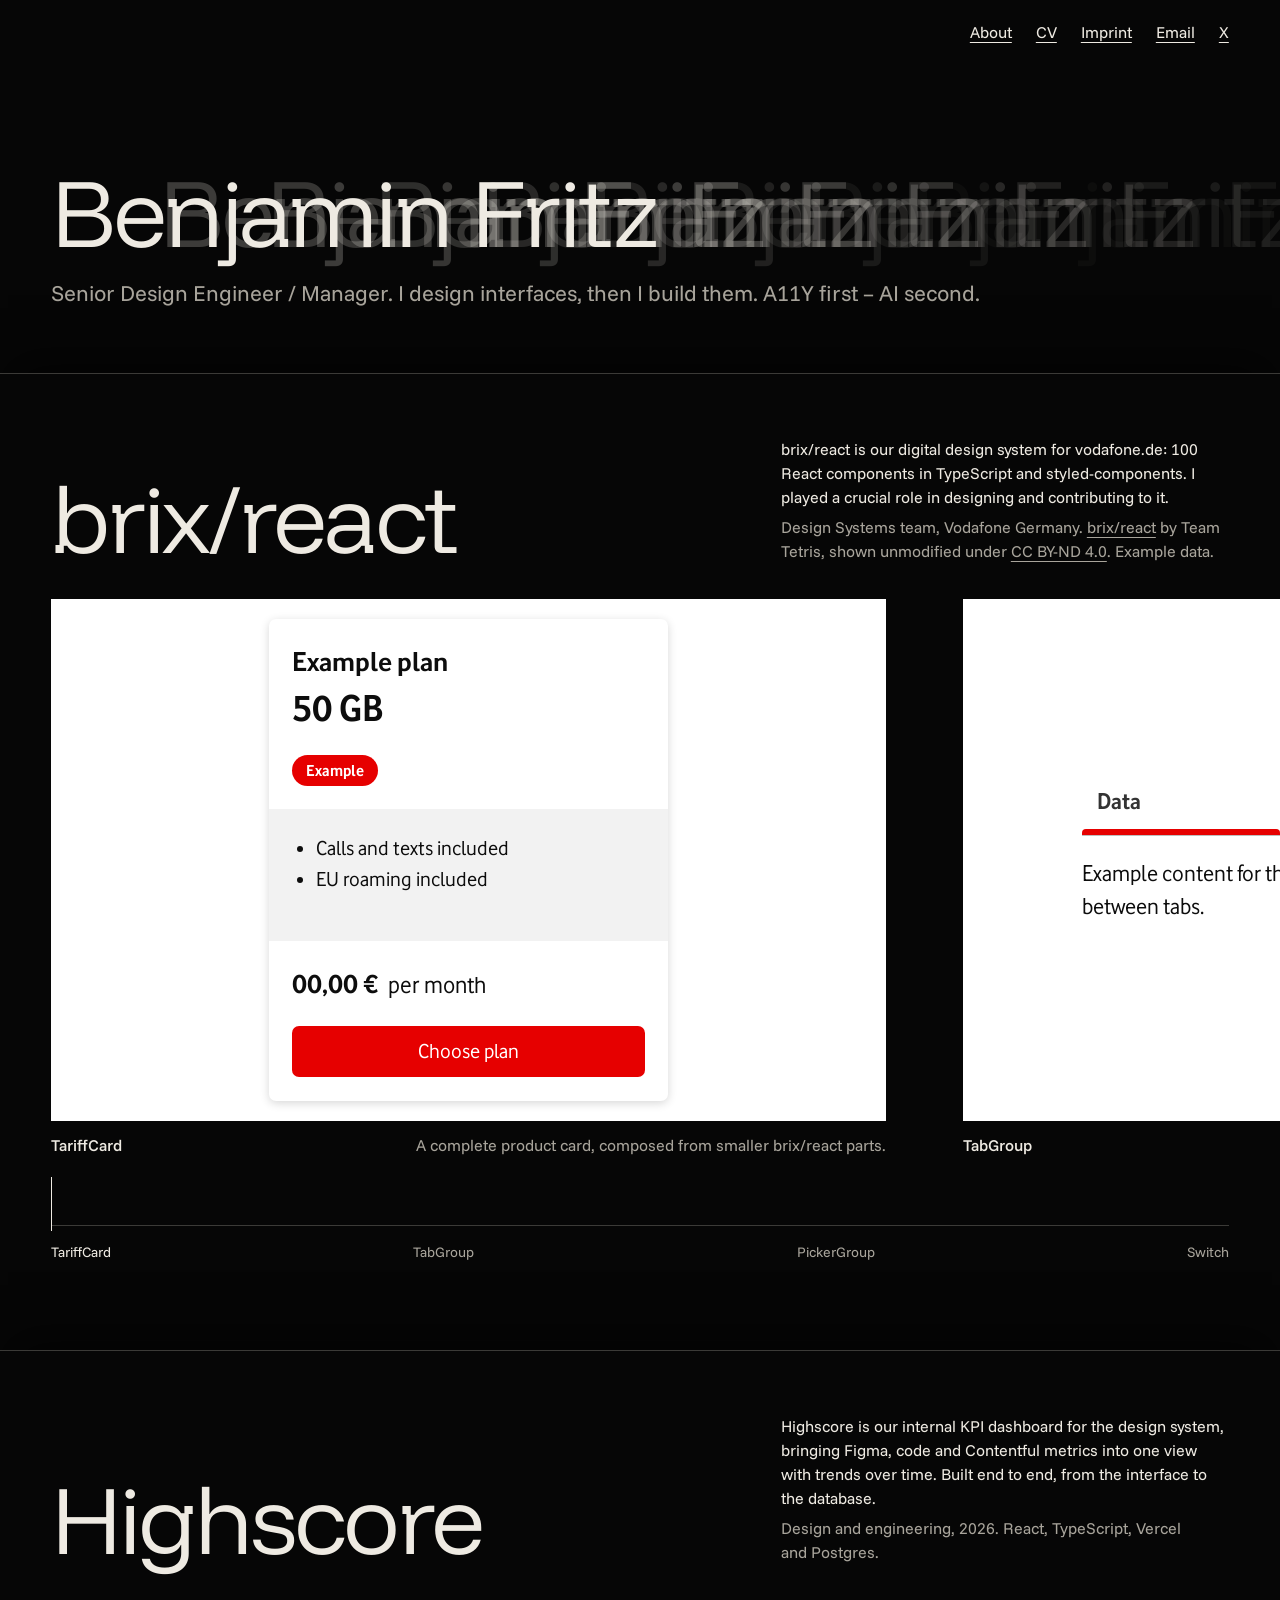
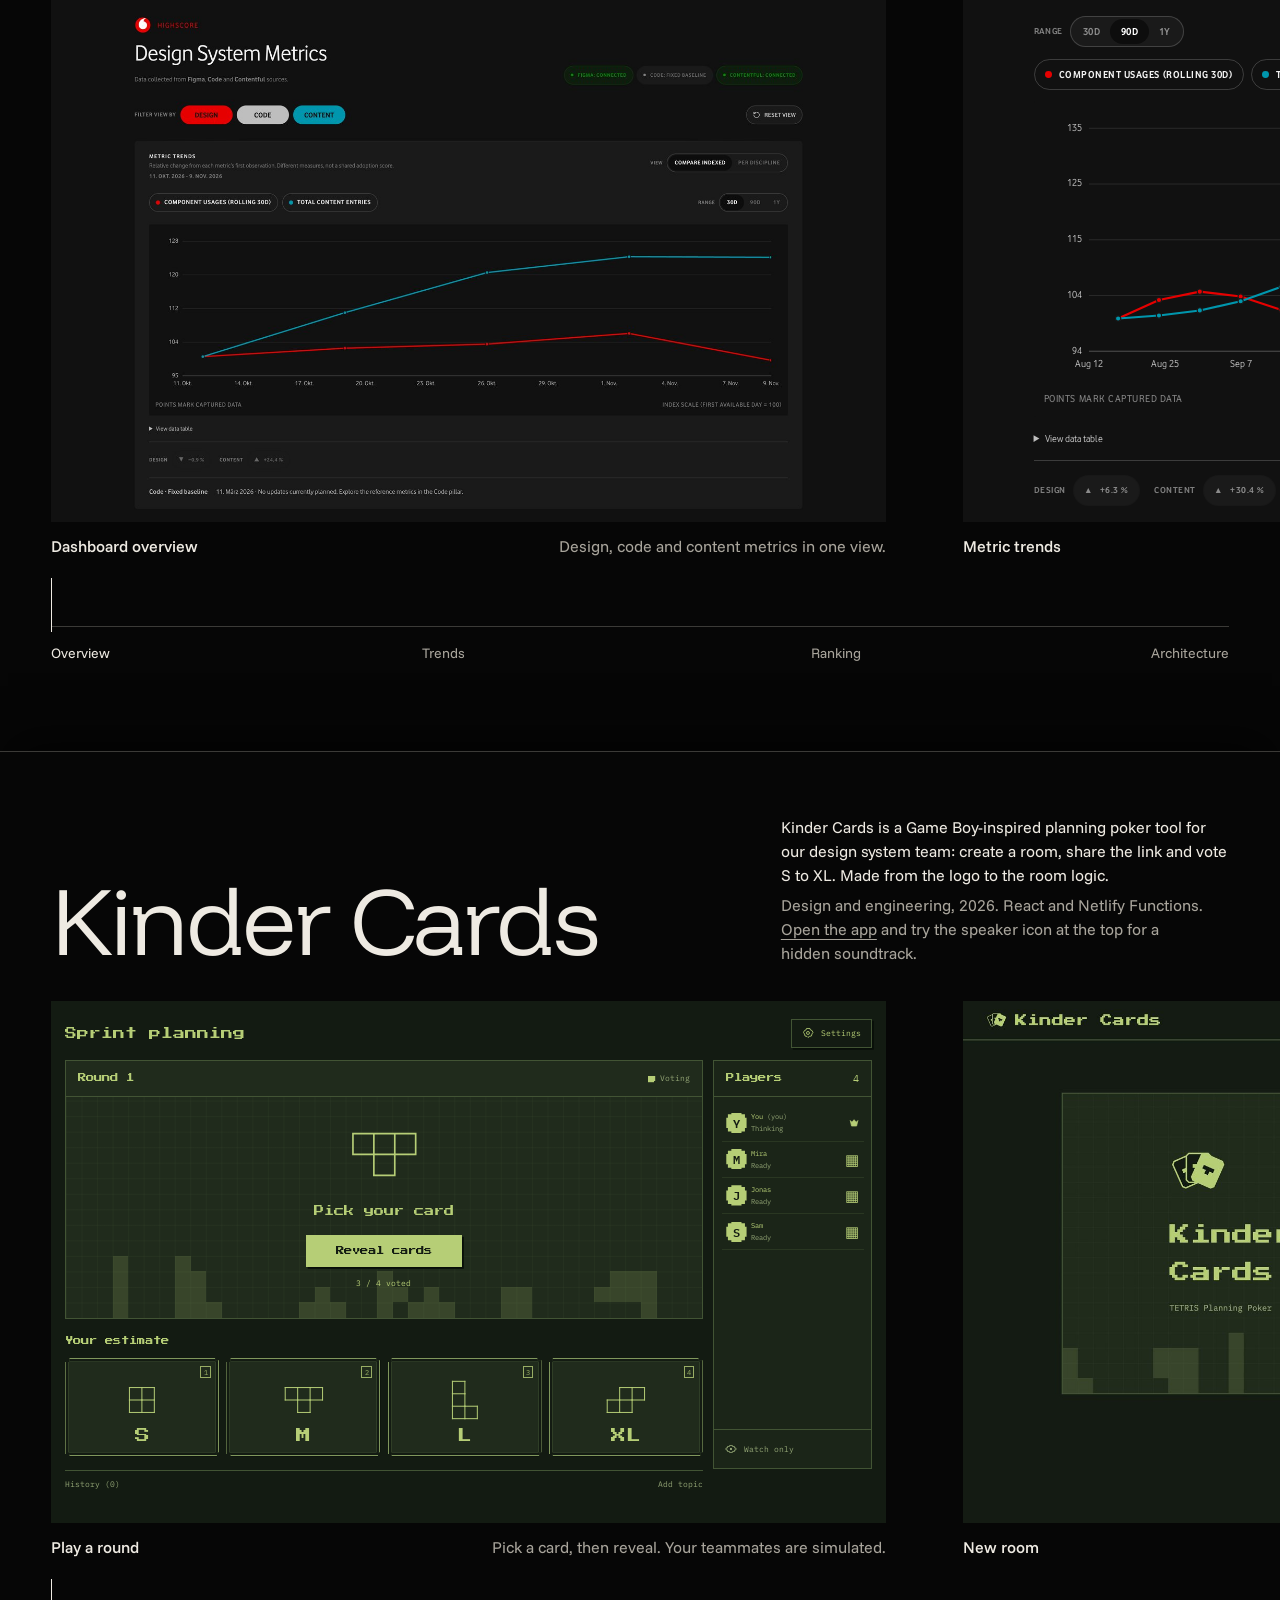
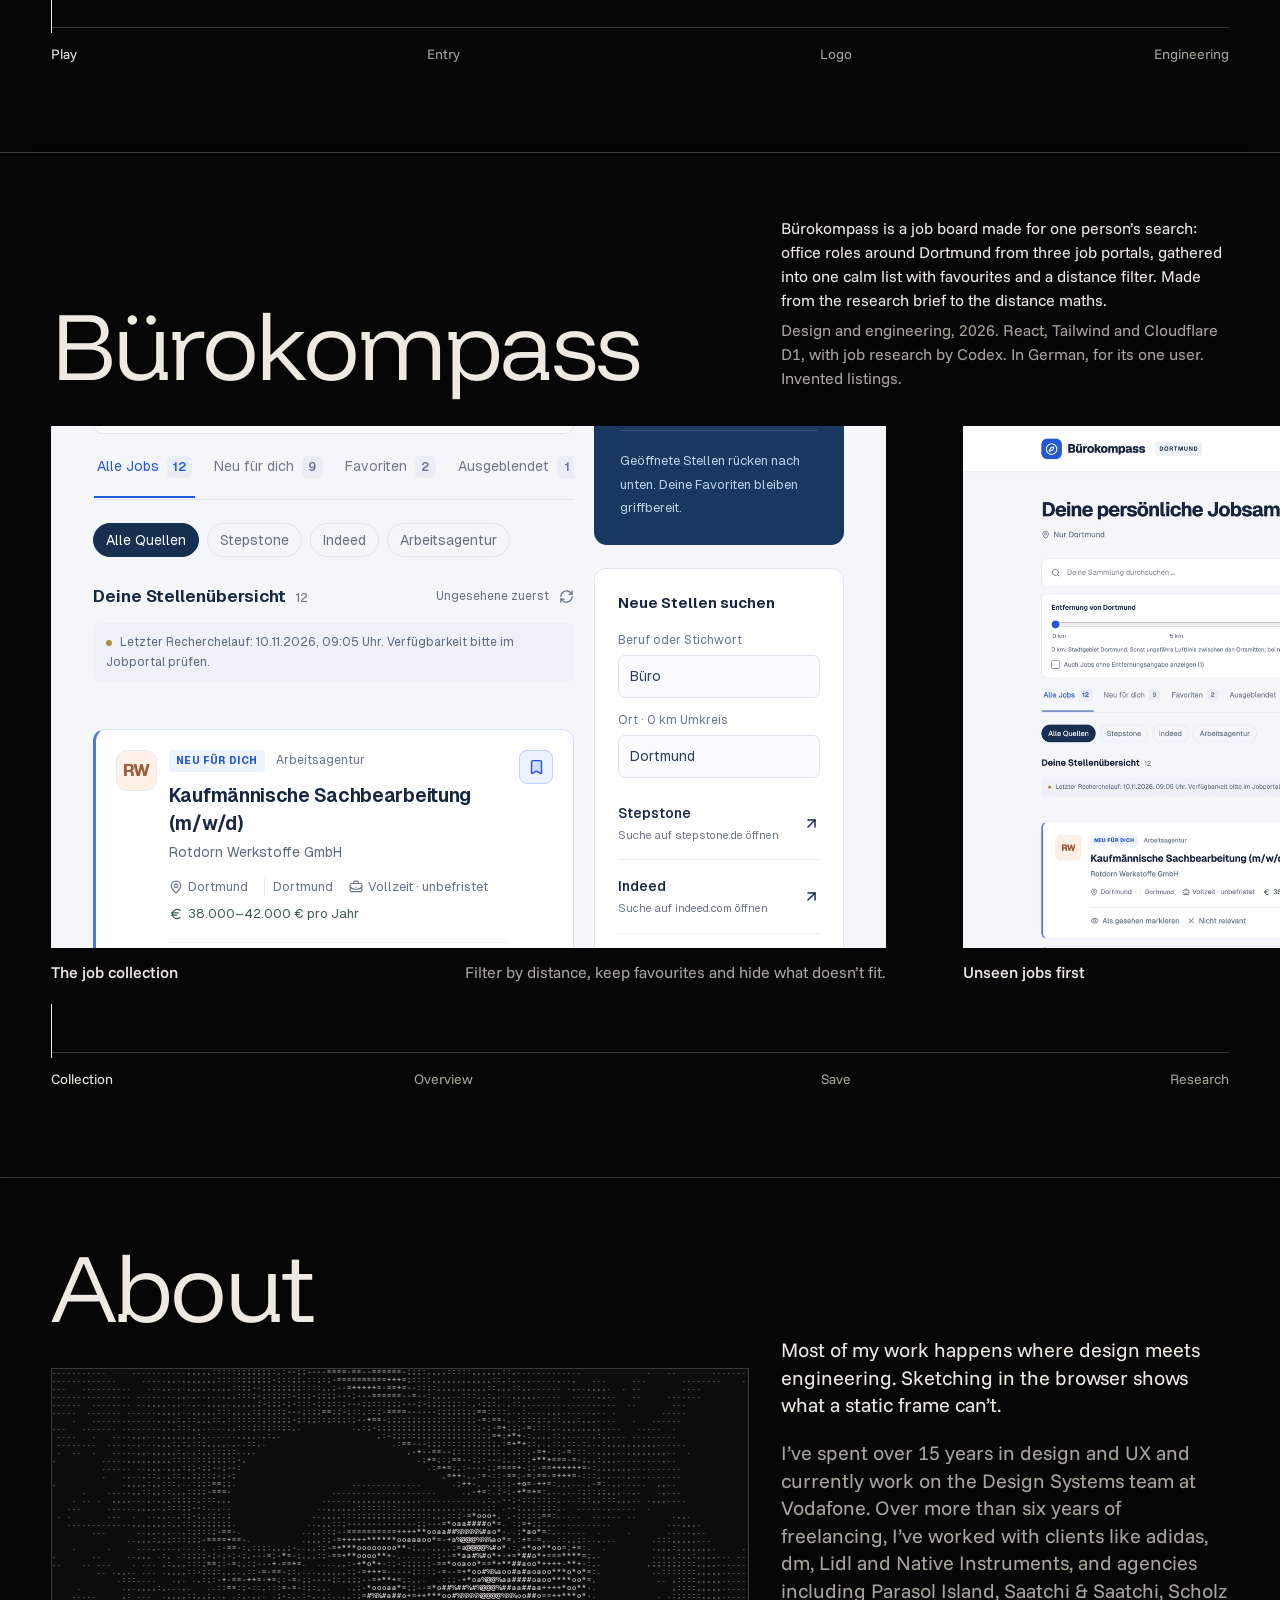
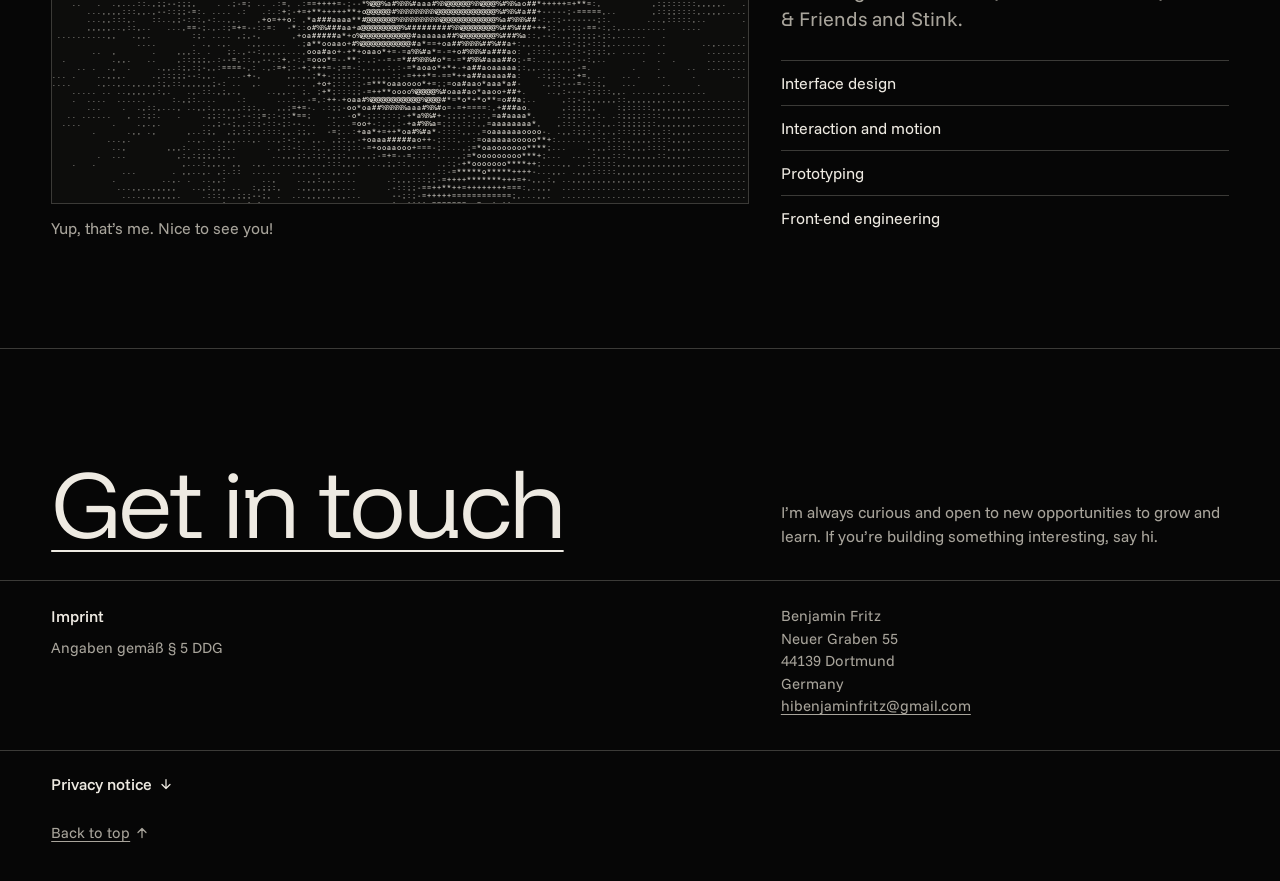
==== commit b5506eaa: "Add CV page in English and German with print-friendly PDFs Co-Authored-By: Claude Opus 5.5 <noreply@" ====
--- a/index.html
+++ b/index.html
@@ -146,7 +146,7 @@
 </head>
 <body>
 <header id="top">
-  <nav class="top" aria-label="Site"><div><a href="#about">About</a><a href="#imprint">Imprint</a><a id="mail" href="#">Email</a><a href="https://x.com/benjaminfritzzz" rel="me noopener">X</a></div></nav>
+  <nav class="top" aria-label="Site"><div><a href="#about">About</a><a href="cv/">CV</a><a href="#imprint">Imprint</a><a id="mail" href="#">Email</a><a href="https://x.com/benjaminfritzzz" rel="me noopener">X</a></div></nav>
   <div class="hero" id="hero">
     <h1 class="hero-name" id="name"></h1>
     <p id="line"></p>
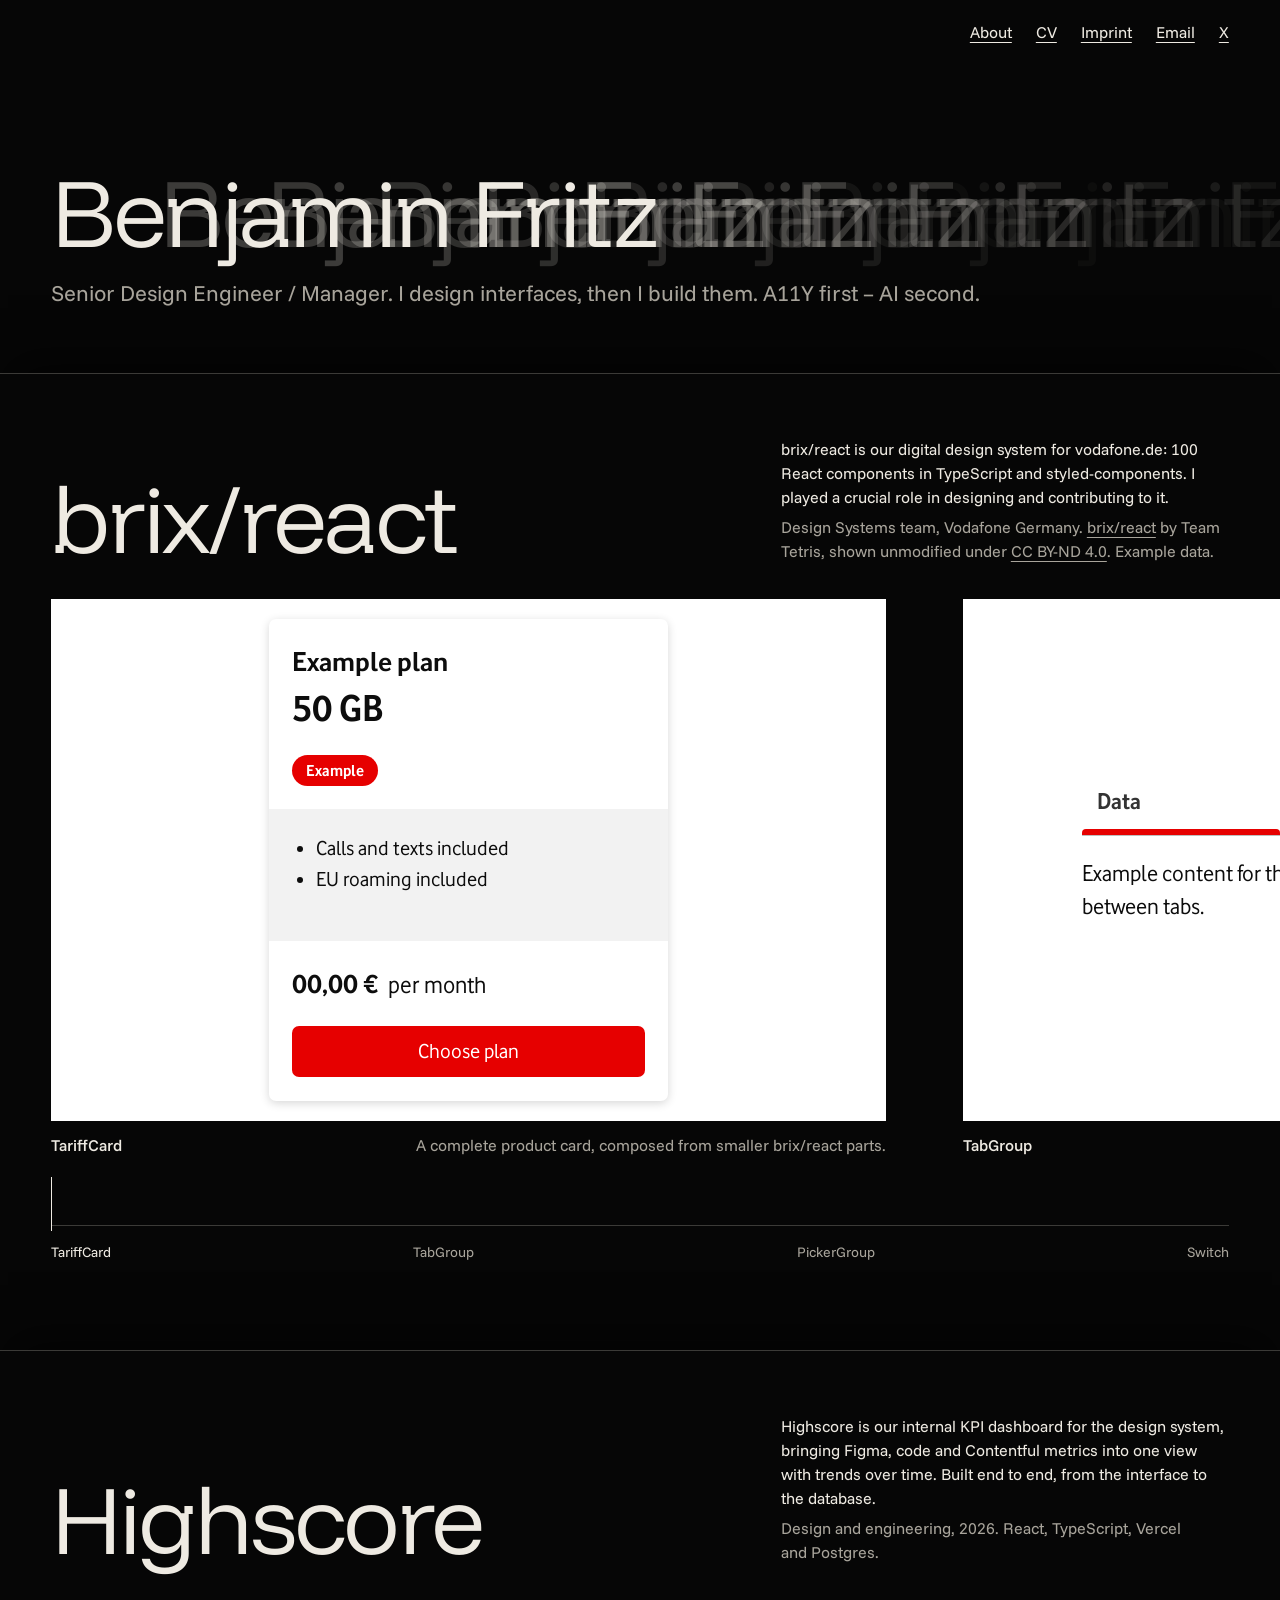
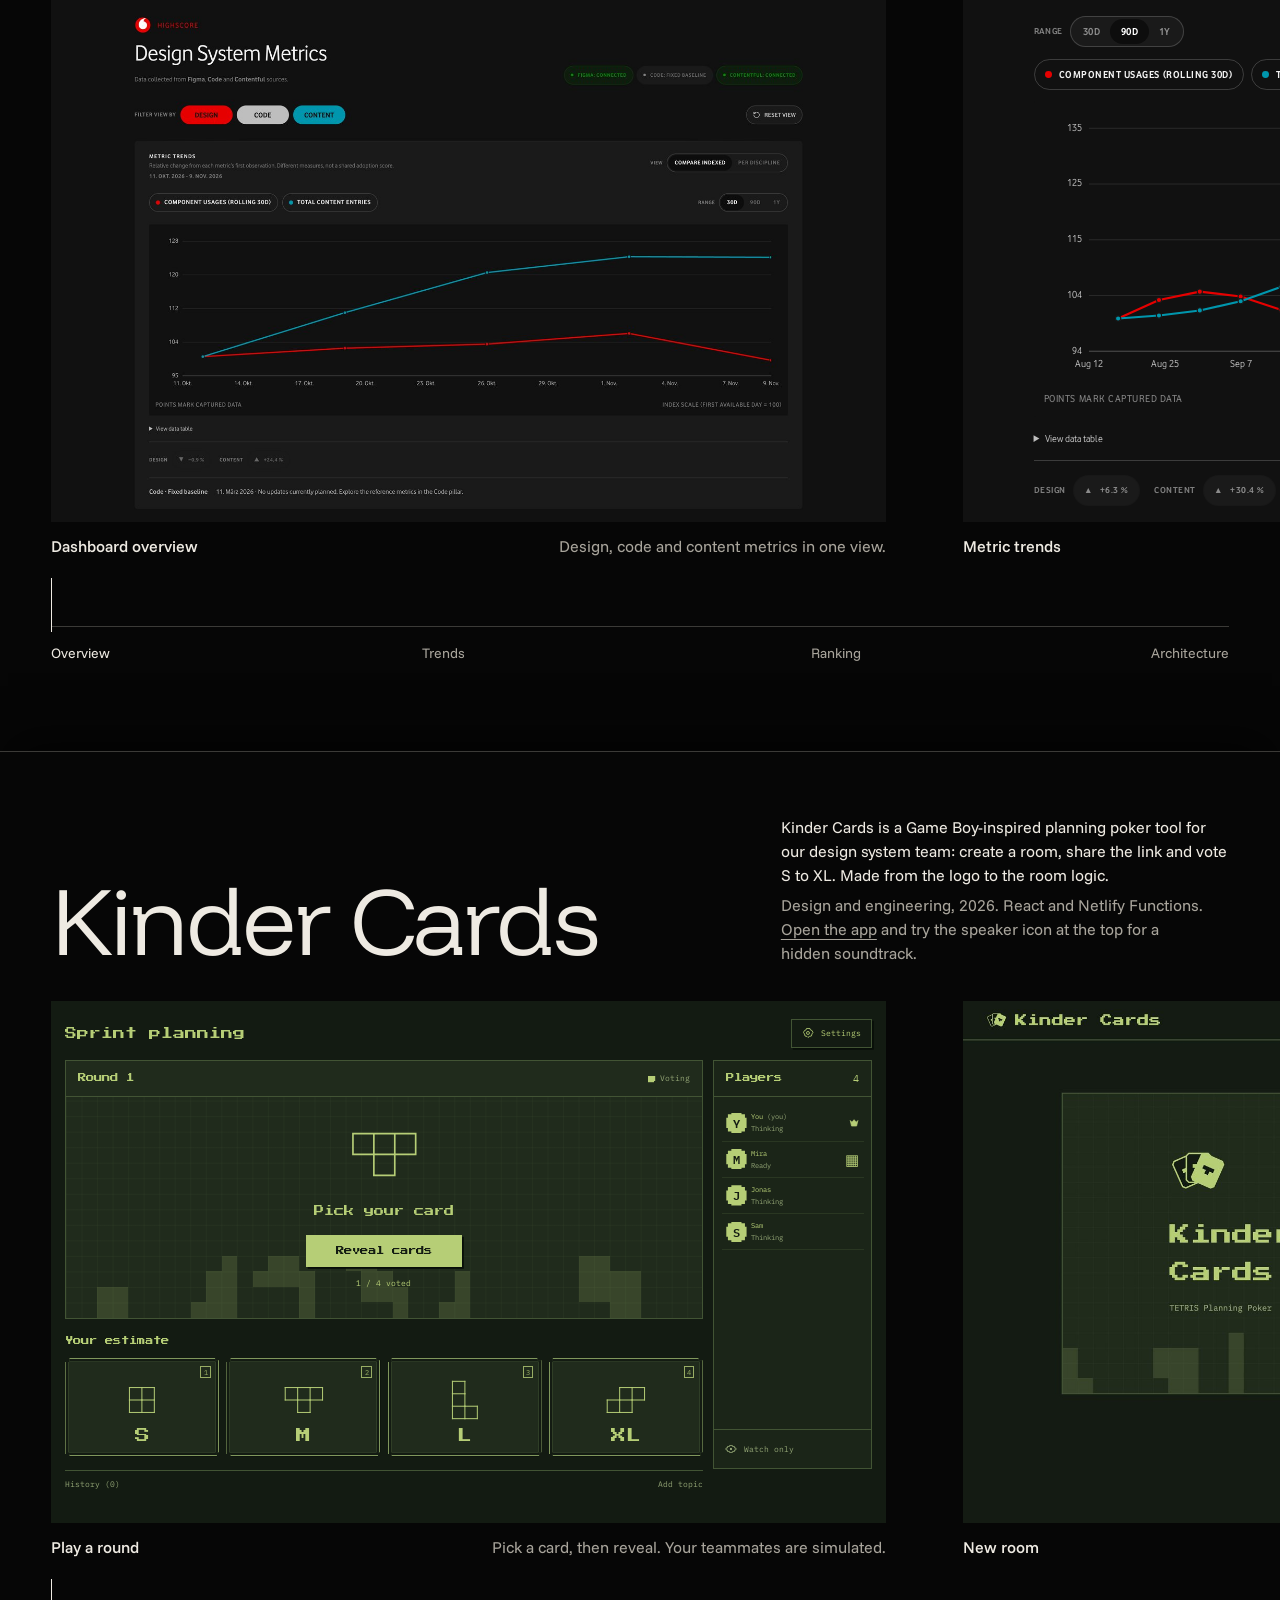
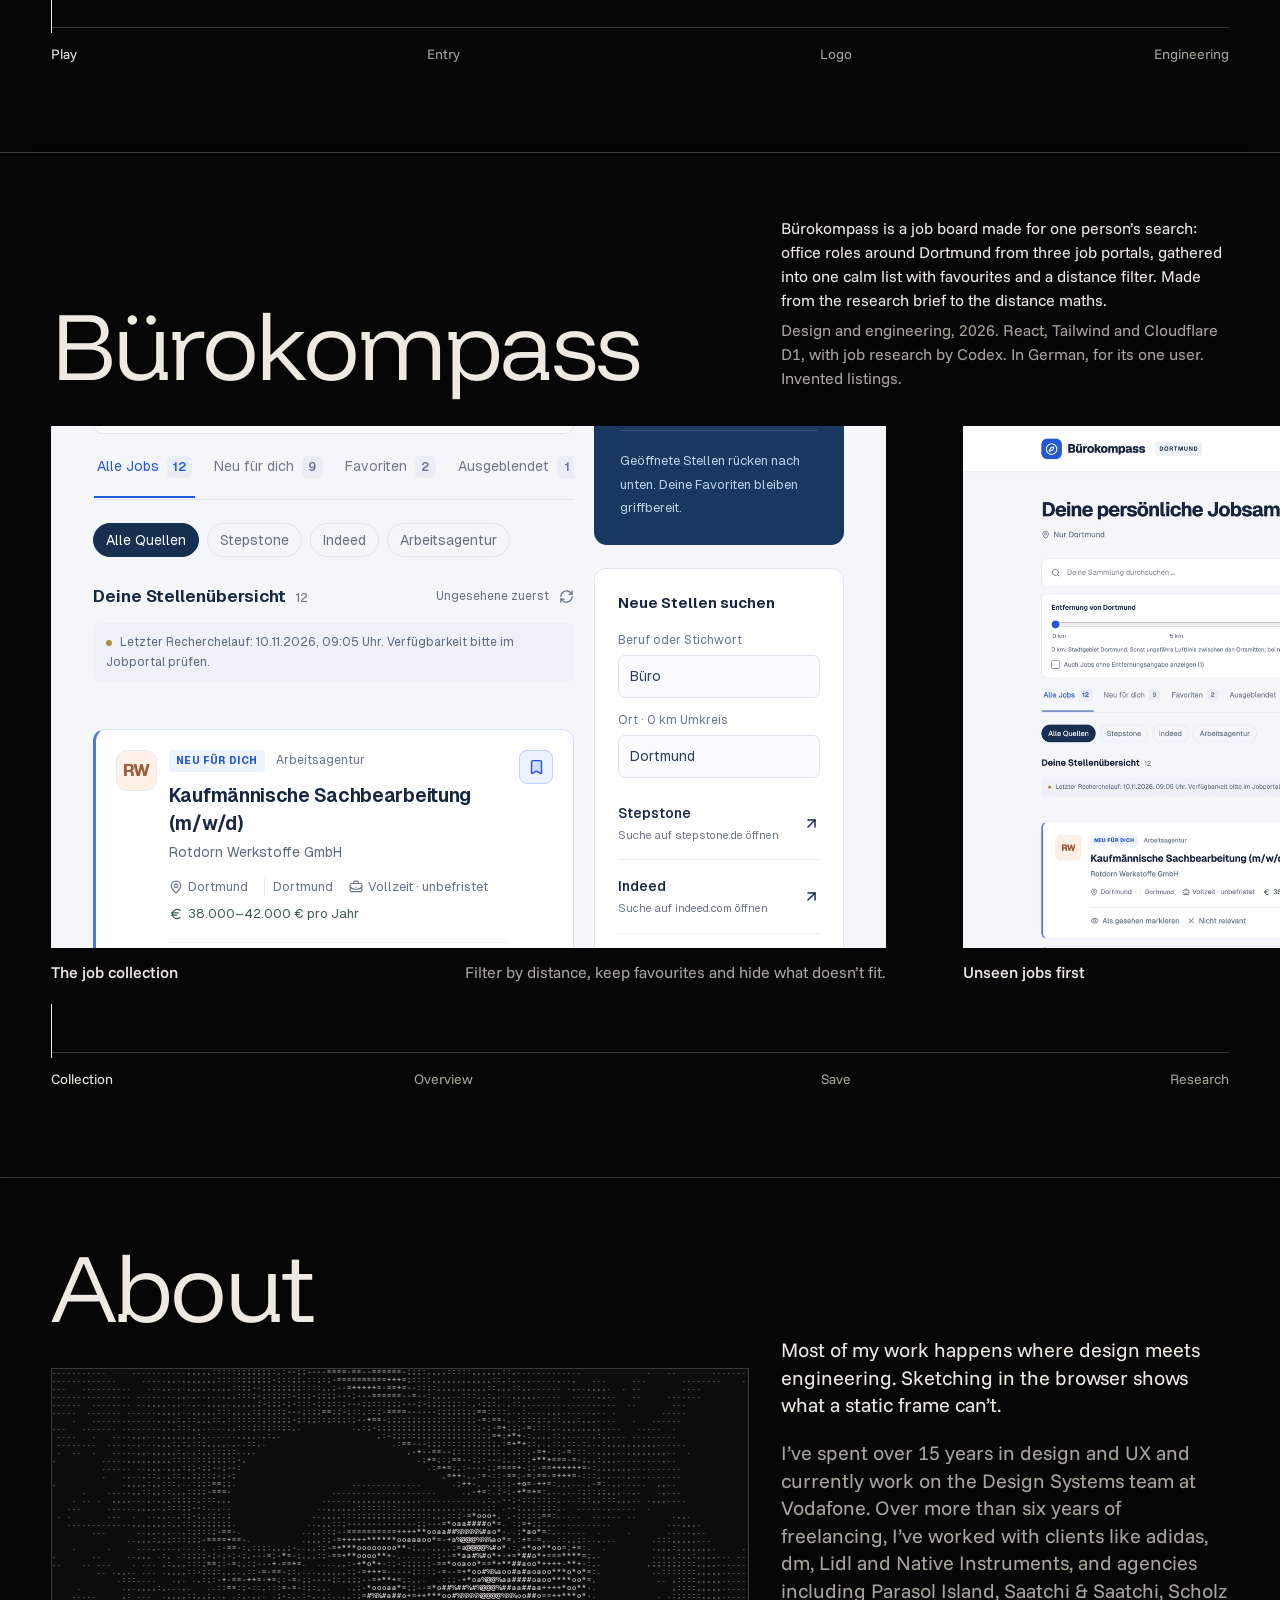
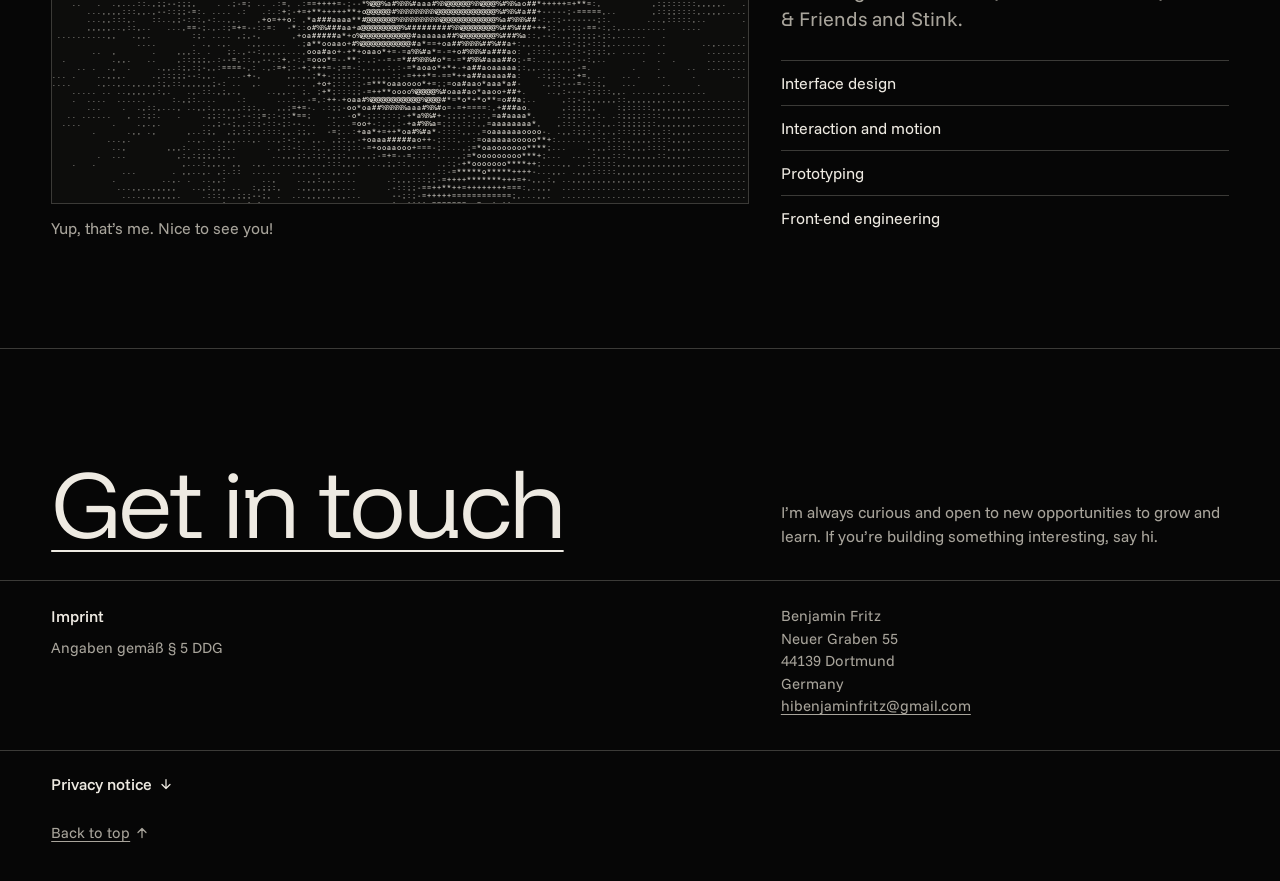
==== commit 80927e0c: "Load project frames ahead of the first swipe Co-Authored-By: Claude Opus 5.5 <noreply@anthropic.com>" ====
--- a/index.html
+++ b/index.html
@@ -337,6 +337,26 @@
 stack.forEach((p) => new ResizeObserver(layout).observe(p));
 layout();
 
+// Frames load lazily. In portrait each frame fills the width, so WebKit would only start the
+// later live demos (each a full React app) during the first swipe, which makes it stutter.
+// Load a project's frames one at a time while it is still about a screen away.
+const warm = new IntersectionObserver((entries) => entries.forEach(({ isIntersecting, target }) => {
+  if (!isIntersecting) return;
+  warm.unobserve(target);
+  const queue = [...target.querySelectorAll('.rail [loading="lazy"]')];
+  const next = () => {
+    const el = queue.shift();
+    if (!el) return;
+    let done = false;
+    const go = () => { if (!done) { done = true; setTimeout(next, 150); } };
+    el.addEventListener('load', go, { once: true });
+    setTimeout(go, 1500); // Frames that already loaded fire no load event.
+    el.loading = 'eager';
+  };
+  next();
+}), { rootMargin: '100% 0px' });
+stack.forEach((p) => warm.observe(p));
+
 // Tabbing into a covered project brings the focused control out from under the next one.
 document.addEventListener('focusin', (e) => {
   const plate = stacked.matches && e.target.closest('.plate');
